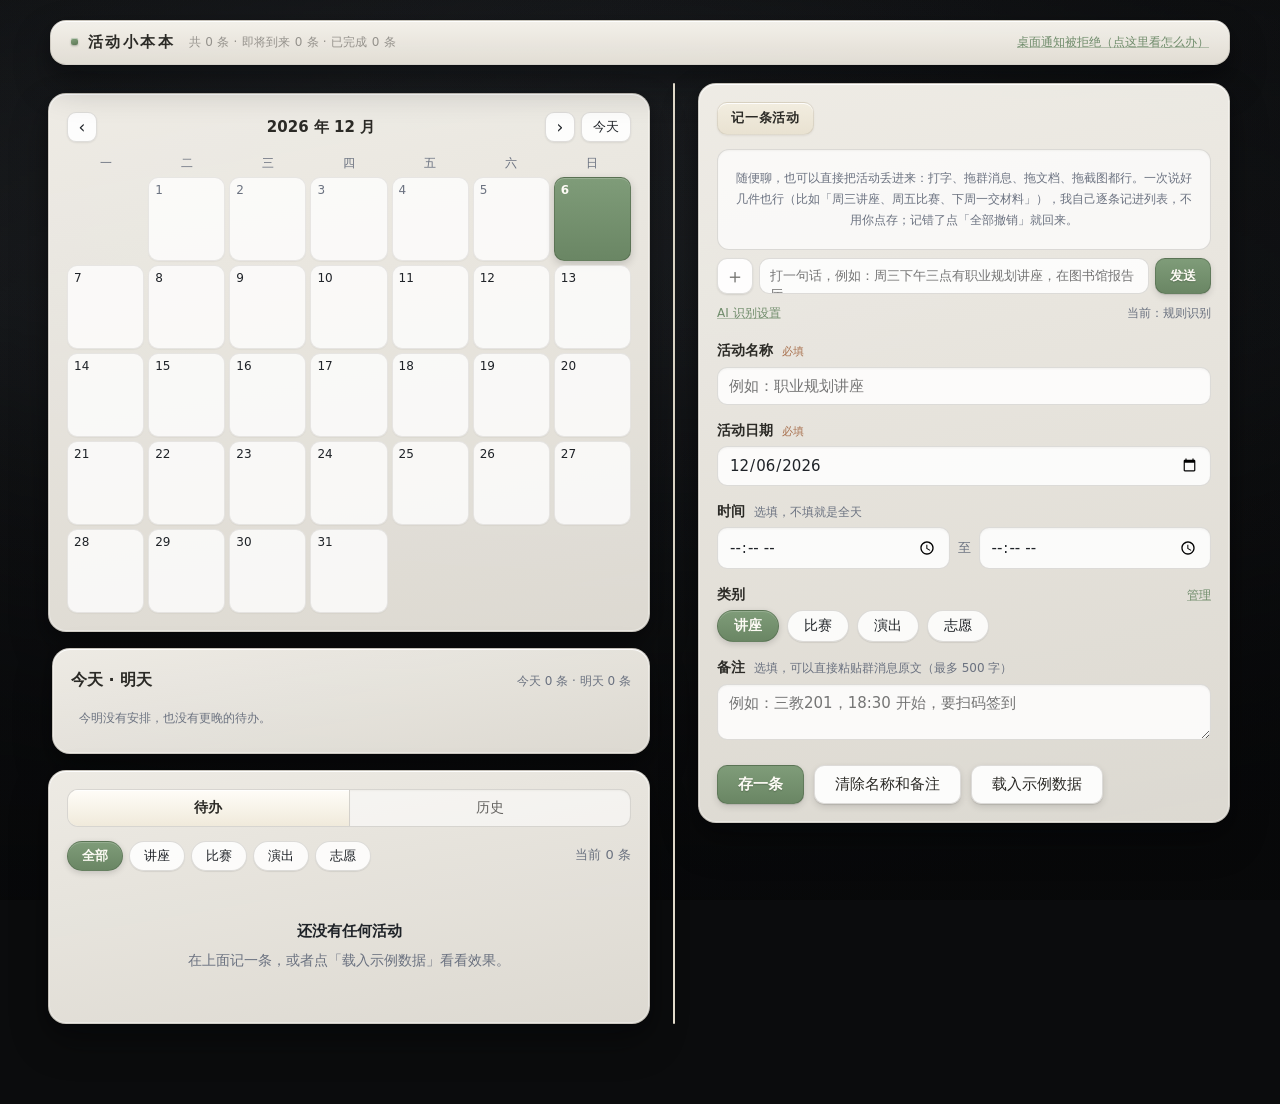
==== index.html @ 7534df54 "接入 Rhine Lab 交互桌面当背景：暖纸玻璃皮肤 + 待办/历史挪到日历下方 - desktop-bg/：直接引用已装好的壁纸资源（不复制模型），伪造 WE 宿主关掉开场/HUD/音乐，只留 3" ====
<!DOCTYPE html>
<html lang="zh-CN">
<head>
<meta charset="UTF-8">
<meta name="viewport" content="width=device-width, initial-scale=1.0">
<title>活动小本本</title>
<link rel="stylesheet" href="style.css">
<!-- 交互背景皮肤：底部 3D 桌面 + 暖纸玻璃面板（只覆盖视觉，不动结构） -->
<link rel="stylesheet" href="desktop-theme.css">
</head>
<body>

<!-- ===== 交互背景：Rhine Lab 档案阵列（只当背景，不抢操作） ===== -->
<div id="desk-bg" aria-hidden="true">
  <div class="desk-bg-parallax">
    <iframe id="desk-bg-frame" src="./desktop-bg/index.html?theme=dark" title="" tabindex="-1" loading="eager"></iframe>
  </div>
  <div class="desk-bg-light"></div>
  <div class="desk-bg-veil"></div>
</div>

<!-- ===== 顶栏：总数统计 ===== -->
<header class="topbar">
  <h1>活动小本本</h1>
  <p class="stats" id="stats">共 0 条 · 即将到来 0 条 · 已完成 0 条</p>
  <button type="button" class="link-btn" id="btn-notify" hidden>开启桌面提醒</button>
</header>

<!-- ===== 到点提醒条（默认隐藏） ===== -->
<div class="reminder-bar" id="reminder-bar" hidden>
  <span class="reminder-icon">⏰</span>
  <span id="reminder-text"></span>
  <button type="button" class="reminder-close" id="btn-reminder-close">知道了</button>
</div>

<main class="wrap" id="wrap">

  <!-- ===== 左栏：日历 ===== -->
  <div class="col">
    <section class="panel">
      <div class="cal-head">
        <button type="button" class="cal-nav" id="cal-prev" title="上个月">‹</button>
        <span class="cal-title" id="cal-title"></span>
        <button type="button" class="cal-nav" id="cal-next" title="下个月">›</button>
        <button type="button" class="cal-today-btn" id="cal-today">今天</button>
      </div>

      <div class="cal-week">
        <span>一</span><span>二</span><span>三</span>
        <span>四</span><span>五</span><span>六</span><span>日</span>
      </div>

      <div class="cal-grid" id="cal-grid"></div>
    </section>

    <!-- 今天 · 明天：把左栏日历下面的空白用起来 -->
    <section class="panel" id="today-panel">
      <div class="today-head">
        <h2>今天 · 明天</h2>
        <span class="today-counts" id="today-counts"></span>
      </div>
      <div id="today-list"></div>
    </section>

    <!-- 筛选 + 列表：放在日历下面，把左栏用满 -->
    <section class="panel" id="list-panel">
      <!-- 待办 / 历史 两个视图 -->
      <div class="list-tabs">
        <button type="button" class="list-tab active" id="tab-active">待办</button>
        <button type="button" class="list-tab" id="tab-history">历史</button>
      </div>

      <div class="list-head">
        <div class="filters" id="filters"></div>
        <p class="filter-count" id="filter-count"></p>
      </div>

      <!-- 在日历上点了某一天之后，这里会出现一个可关掉的标签 -->
      <div class="day-chip" id="day-chip" hidden>
        <span id="day-chip-text"></span>
        <button type="button" class="day-chip-x" id="btn-clear-day" title="取消，看全部">✕</button>
      </div>

      <div id="list"></div>
    </section>
  </div>

  <!-- 左右栏之间的分隔条：按住左右拖，就能把日历拉宽 -->
  <div class="splitter" id="splitter" role="separator" aria-orientation="vertical"
       aria-label="拖动调整左右栏宽度" tabindex="0" title="拖动调整宽度"></div>

  <!-- ===== 右栏：小本本 ===== -->
  <div class="col">

    <!-- 录入表单 -->
    <section class="panel" id="form-panel">
      <h2>记一条活动</h2>

      <!-- 编辑模式才出现（默认隐藏） -->
      <div class="edit-banner" id="edit-banner" hidden>
        <span>正在编辑「<strong id="editing-name"></strong>」</span>
        <button type="button" class="link-btn" id="btn-cancel-edit">取消编辑</button>
      </div>

      <!-- AI 对话：打一句话 / 拖群消息 / 拖文档 / 拖截图，AI 说出它理解到什么，你点「填入表单」再存 -->
      <div class="chat" id="chat">
        <div class="chat-log" id="chat-log" aria-live="polite"></div>

        <div class="chat-input">
          <button type="button" class="chat-attach" id="chat-attach" title="选文件" aria-label="选文件">＋</button>
          <textarea id="chat-text" rows="1"
            placeholder="打一句话，例如：周三下午三点有职业规划讲座，在图书馆报告厅"></textarea>
          <button type="button" class="btn-primary chat-send" id="chat-send">发送</button>
        </div>
        <!-- 不设 accept：任何文件都能选，读不出来会明确告诉你 -->
        <input type="file" id="chat-file" hidden>

        <!-- AI 设置：默认收起 -->
        <div class="ai-bar">
          <button type="button" class="link-btn" id="btn-ai-toggle">AI 识别设置</button>
          <span class="ai-state" id="ai-state">当前：规则识别</span>
        </div>

        <div class="ai-panel" id="ai-panel" hidden>
          <p class="ai-note">
            填一个 API Key，上面这个框就变成<b>真的能聊天的助手</b>：可以追问，可以改主意（「不是周三，是周四」），
            也可以问它别的事。说到一条活动，它<b>会自己记进列表</b>，不用你点存——记错了点「撤销」就回来。
            Key <b>只存在你这台电脑的浏览器里</b>，不会上传到任何地方。
            没填、断网、或接口调不通时，会自动退回本机规则识别——那只能认活动，聊不了天，其余功能不受影响。
          </p>

          <div class="field">
            <label for="ai-base">接口地址</label>
            <input id="ai-base" type="text" placeholder="https://api.deepseek.com/chat/completions">
          </div>

          <div class="field">
            <label for="ai-model">模型名</label>
            <input id="ai-model" type="text" placeholder="deepseek-flash">
          </div>

          <div class="field">
            <label for="ai-key">API Key</label>
            <input id="ai-key" type="password" placeholder="sk-..." autocomplete="off">
          </div>

          <div class="form-actions">
            <button type="button" class="btn-primary" id="btn-ai-save">保存</button>
            <button type="button" class="btn-ghost" id="btn-ai-clear">清除</button>
          </div>

          <p class="error" id="ai-msg"></p>
        </div>
      </div>

      <form id="event-form" novalidate>

        <div class="field">
          <label for="input-title">活动名称 <span class="req">必填</span></label>
          <input id="input-title" type="text" maxlength="50" placeholder="例如：职业规划讲座">
          <p class="error" id="error-title"></p>
        </div>

        <div class="field">
          <label for="input-date">活动日期 <span class="req">必填</span></label>
          <input id="input-date" type="date">
          <p class="error" id="error-date"></p>
        </div>

        <div class="field">
          <label>时间 <span class="hint">选填，不填就是全天</span></label>
          <div class="time-row">
            <input id="input-start" type="time" aria-label="开始时间">
            <span class="time-sep">至</span>
            <input id="input-end" type="time" aria-label="结束时间（选填）">
          </div>
          <p class="error" id="error-time"></p>
        </div>

        <div class="field">
          <div class="label-row">
            <label>类别</label>
            <button type="button" class="link-btn" id="btn-manage-tags">管理</button>
          </div>
          <div class="tag-picker" id="tag-picker"></div>
        </div>

        <div class="field">
          <label for="input-note">备注 <span class="hint">选填，可以直接粘贴群消息原文（最多 500 字）</span></label>
          <textarea id="input-note" maxlength="500" rows="2"
            placeholder="例如：三教201，18:30 开始，要扫码签到"></textarea>
        </div>

        <div class="form-actions">
          <button type="submit" class="btn-primary" id="btn-save">存一条</button>
          <button type="button" class="btn-ghost" id="btn-clear-fields">清除名称和备注</button>
          <button type="button" class="btn-ghost" id="btn-sample">载入示例数据</button>
        </div>
      </form>
    </section>

    <!-- 筛选 + 列表已经挪到左栏日历下面了 -->

  </div>

</main>

<!-- ===== 删除确认弹窗（默认隐藏，点删除才显示） ===== -->
<div class="overlay" id="overlay" hidden>
  <div class="dialog" role="dialog" aria-modal="true">
    <h3>确定删除这条活动？</h3>
    <p class="dialog-title" id="dialog-title"></p>
    <p class="dialog-note">删除后 5 秒内可以撤销。</p>
    <div class="dialog-actions">
      <button type="button" class="btn-ghost" id="btn-cancel">取消</button>
      <button type="button" class="btn-danger" id="btn-confirm">删除</button>
    </div>
  </div>
</div>

<!-- ===== 撤销提示条（默认隐藏，删除后才出现） ===== -->
<div class="undo-bar" id="undo-bar" hidden>
  <span id="undo-text"></span>
  <button type="button" id="btn-undo">撤销</button>
</div>

<!-- ===== 读取异常提示条（默认隐藏，只在数据读不出来时出现） ===== -->
<div class="warn-bar" id="warn-bar" hidden></div>

<!-- ===== 管理类别弹窗（默认隐藏，点「管理」才显示） ===== -->
<div class="overlay" id="tags-overlay" hidden>
  <div class="dialog" role="dialog" aria-modal="true">
    <h3>管理类别</h3>
    <p class="dialog-note">删掉一个类别时，正在用它的活动会变成「未分类」，不会丢。</p>

    <div class="tag-manage-list" id="tag-manage-list"></div>

    <div class="tag-add-row">
      <input id="input-new-tag" type="text" maxlength="6" placeholder="新类别名称（最多 6 个字）">
      <button type="button" class="btn-ghost" id="btn-add-tag">添加</button>
    </div>
    <p class="error" id="tag-error"></p>

    <div class="dialog-actions">
      <button type="button" class="btn-primary" id="btn-tags-done">完成</button>
    </div>
  </div>
</div>

<script src="script.js"></script>
<script src="desktop-bg.js"></script>
</body>
</html>
---- style.css ----
/* =========================================================
   活动小本本 · 样式
   分三段：① 全局变量与基础  ② 顶栏与面板  ③ 列表、弹窗、提示条
   ========================================================= */

/* ---------- ① 全局变量与基础 ---------- */
:root {
  --bg:          #f5f6f8;   /* 页面底色 */
  --card:        #ffffff;   /* 卡片底色 */
  --text:        #1f2328;   /* 主要文字 */
  --muted:       #6b7280;   /* 次要文字 */
  --line:        #e4e6ea;   /* 分隔线 */
  --accent:      #2f6feb;   /* 主色：蓝 */
  --accent-soft: #eaf1fe;   /* 主色浅底 */
  --danger:      #c62828;   /* 危险色：红 */
  --warn:        #8a6100;   /* 警示色：黄褐 */
  --warn-soft:   #fdf6e3;
  --radius:      10px;
}

* { box-sizing: border-box; }

body {
  margin: 0;
  background: var(--bg);
  color: var(--text);
  font-family: "Microsoft YaHei", "PingFang SC", "Hiragino Sans GB",
               system-ui, -apple-system, sans-serif;
  font-size: 15px;
  line-height: 1.6;
}

/* ---------- ② 顶栏与面板 ---------- */
.topbar {
  background: var(--card);
  border-bottom: 1px solid var(--line);
  padding: 18px 20px;
  text-align: center;
}

.topbar h1 {
  margin: 0;
  font-size: 20px;
  letter-spacing: 1px;
}

.stats {
  margin: 4px 0 0;
  font-size: 13px;
  color: var(--muted);
}

/* 左右分栏：左边日历，右边小本本。
   比例用 minmax 做弹性——窗口变窄时两边一起收，但都不会挤到不能用。
   想调左右比例，改下面那两个数字就行（当前约 4:6）。 */
.wrap {
  display: grid;
  /* 三栏：左栏 / 12px 分隔条 / 右栏。
     左栏默认 minmax(320px, 4fr)；拖动后会被 JS 换成具体像素值（--cal-w）。 */
  grid-template-columns: var(--cal-w, minmax(320px, 4fr)) 12px minmax(400px, 6fr);
  gap: 16px;
  max-width: 1200px;
  margin: 0 auto;
  padding: 16px 16px 96px;   /* 底部留白，避免被撤销条挡住 */
  align-items: start;
}

.col { min-width: 0; }                 /* 防止内容把栅格撑破 */

.col > .panel:last-child { margin-bottom: 0; }

/* --- 左右栏之间那条能拖的分隔条 --- */
.splitter {
  position: relative;
  align-self: stretch;
  min-height: 360px;
  cursor: col-resize;
  touch-action: none;      /* 手机上拖动时别让页面跟着滚 */
  background: transparent;
  border-radius: 6px;
}

/* 中间那条细线，平时很淡，鼠标放上去/拖动时变粗变蓝 */
.splitter::before {
  content: '';
  position: absolute;
  top: 0;
  bottom: 0;
  left: 50%;
  width: 2px;
  transform: translateX(-50%);
  background: var(--line);
  border-radius: 2px;
  transition: width 0.15s ease, background-color 0.15s ease;
}

.splitter:hover::before,
.splitter:focus-visible::before,
.splitter.dragging::before {
  width: calc(4px + var(--stretch, 0) * 4px);
  background: var(--accent);
}

/* 拖动时中间那颗「水珠」：速度越快被拉得越长越扁，松手弹回圆点 */
.splitter::after {
  content: '';
  position: absolute;
  top: 50%;
  left: 50%;
  width: 10px;
  height: 40px;
  border-radius: 999px;
  background: var(--accent);
  opacity: 0;
  pointer-events: none;
  transform: translate(-50%, -50%) scaleY(calc(1 + var(--stretch, 0)))
             scaleX(calc(1 - var(--stretch, 0) * 0.3));
  /* 松手后这 0.36s 就是它弹回去的那一下 */
  transition: transform 0.36s var(--spring), opacity 0.2s ease;
}

.splitter.dragging::after {
  opacity: 1;
  /* 拖动中由 JS 每帧直接写值，别让 transition 拖后腿 */
  transition: opacity 0.12s ease;
}

.splitter:focus-visible { outline: none; }

/* 拖动过程中：光标变成左右箭头，并且整页禁止选中文字 */
body.dragging-col {
  cursor: col-resize;
  user-select: none;
}

.panel {
  background: var(--card);
  border: 1px solid var(--line);
  border-radius: var(--radius);
  padding: 18px;
  margin-bottom: 16px;
}

.panel h2 {
  margin: 0 0 14px;
  font-size: 16px;
  font-weight: 600;
}

/* --- 表单 --- */
.field { margin-bottom: 14px; }

.field label {
  display: block;
  margin-bottom: 5px;
  font-size: 14px;
  font-weight: 600;
}

.req {
  margin-left: 4px;
  font-size: 11px;
  font-weight: 400;
  color: var(--danger);
}

.hint {
  margin-left: 4px;
  font-size: 12px;
  font-weight: 400;
  color: var(--muted);
}

.field input[type="text"],
.field input[type="date"],
.field input[type="time"],
.field textarea {
  width: 100%;
  padding: 9px 11px;
  font-family: inherit;
  font-size: 15px;
  color: var(--text);
  background: #fff;
  border: 1px solid var(--line);
  border-radius: 8px;
  outline: none;
}

.field input:focus,
.field textarea:focus {
  border-color: var(--accent);
  box-shadow: 0 0 0 3px var(--accent-soft);
}

.field textarea { resize: vertical; }

/* 输入出错时，输入框加红边 */
.field input.invalid {
  border-color: var(--danger);
  box-shadow: 0 0 0 3px #fdecea;
}

.error {
  margin: 4px 0 0;
  font-size: 13px;
  color: var(--danger);
  min-height: 0;
}

/* --- 时间输入（开始 至 结束） --- */
.time-row {
  display: flex;
  align-items: center;
  gap: 8px;
}

.time-row input[type="time"] { flex: 1; min-width: 0; }

.time-sep {
  flex-shrink: 0;
  font-size: 13px;
  color: var(--muted);
}

/* 卡片上的时间，数字等宽，一眼能对齐比较 */
.card-time {
  font-variant-numeric: tabular-nums;
  font-weight: 600;
  color: var(--accent);
}

/* --- 到点提醒条（固定在顶部，压在所有内容上面，就是要你看到） --- */
.reminder-bar {
  position: fixed;
  top: 0;
  left: 0;
  right: 0;
  z-index: 40;
  display: flex;
  align-items: center;
  gap: 10px;
  padding: 11px 16px;
  color: #fff;
  background: var(--danger);
  font-size: 14px;
  box-shadow: 0 4px 16px rgba(0, 0, 0, 0.24);
  animation: reminder-in 0.3s ease;
}

.reminder-bar[hidden] { display: none; }

.reminder-icon { font-size: 17px; }

#reminder-text { flex: 1; word-break: break-word; }

.reminder-close {
  flex-shrink: 0;
  padding: 4px 12px;
  font-size: 13px;
  color: #fff;
  background: transparent;
  border: 1px solid rgba(255, 255, 255, 0.7);
  border-radius: 999px;
  cursor: pointer;
}

.reminder-close:hover { background: rgba(255, 255, 255, 0.18); }

@keyframes reminder-in {
  from { transform: translateY(-100%); }
  to   { transform: translateY(0); }
}

@keyframes undo-in {
  0%   { opacity: 0; transform: translate(-50%, 130%); }
  100% { opacity: 1; transform: translate(-50%, 0); }
}

/* 标签切换：选中时轻轻弹一下，告诉手指"点到了" */
.list-tab.active {
  animation: tab-pop 0.3s var(--spring);
}

@keyframes tab-pop {
  0%   { transform: scale(0.97); }
  55%  { transform: scale(1.02); }
  100% { transform: scale(1); }
}

/* --- 类别选择按钮 --- */
.tag-picker {
  display: flex;
  flex-wrap: wrap;
  gap: 8px;
}

.tag-btn {
  padding: 6px 16px;
  font-family: inherit;
  font-size: 14px;
  color: var(--text);
  background: #fff;
  border: 1px solid var(--line);
  border-radius: 999px;
  cursor: pointer;
}

.tag-btn:hover { border-color: var(--accent); }

.tag-btn.active {
  color: var(--accent);
  background: var(--accent-soft);
  border-color: var(--accent);
  font-weight: 600;
}

/* 「类别」标签和「管理」按钮并排（不能把按钮塞进 label 里，
   否则点标签文字也会触发按钮） */
.label-row {
  display: flex;
  align-items: baseline;
  justify-content: space-between;
  gap: 8px;
}

/* 「管理」小按钮：长得像链接，不抢主按钮的注意力 */
.link-btn {
  padding: 0;
  font-size: 12px;
  font-weight: 400;
  color: var(--accent);
  background: transparent;
  border: none;
  cursor: pointer;
  text-decoration: underline;
}

.link-btn:hover { color: #2560d0; }

/* --- 管理类别弹窗 --- */
.tag-manage-list {
  max-height: 220px;
  overflow-y: auto;
  margin-bottom: 12px;
  border: 1px solid var(--line);
  border-radius: 8px;
}

.tag-manage-row {
  display: flex;
  align-items: center;
  justify-content: space-between;
  gap: 10px;
  padding: 9px 12px;
  border-bottom: 1px solid var(--line);
}

.tag-manage-row:last-child { border-bottom: none; }

.tag-manage-name { font-size: 14px; }

.tag-manage-count {
  margin-left: 8px;
  font-size: 12px;
  color: var(--muted);
}

.tag-manage-del {
  padding: 3px 10px;
  font-size: 13px;
  color: var(--muted);
  background: transparent;
  border: 1px solid var(--line);
  border-radius: 6px;
  cursor: pointer;
}

.tag-manage-del:hover {
  color: var(--danger);
  border-color: var(--danger);
}

.tag-add-row {
  display: flex;
  gap: 8px;
}

.tag-add-row input {
  flex: 1;
  padding: 8px 11px;
  font-family: inherit;
  font-size: 14px;
  color: var(--text);
  border: 1px solid var(--line);
  border-radius: 8px;
  outline: none;
}

.tag-add-row input:focus {
  border-color: var(--accent);
  box-shadow: 0 0 0 3px var(--accent-soft);
}

/* --- 表单按钮 --- */
.form-actions {
  display: flex;
  flex-wrap: wrap;
  gap: 10px;
  margin-top: 18px;
}

button { font-family: inherit; }

.btn-primary,
.btn-ghost,
.btn-danger {
  padding: 9px 20px;
  font-size: 15px;
  border-radius: 8px;
  cursor: pointer;
  border: 1px solid transparent;
}

.btn-primary {
  color: #fff;
  background: var(--accent);
  font-weight: 600;
}

.btn-primary:hover { background: #2560d0; }

/* 保存成功后按钮短暂变绿 */
.btn-primary.saved {
  background: #1a7f37;
  border-color: #1a7f37;
}

.btn-ghost {
  color: var(--text);
  background: #fff;
  border-color: var(--line);
}

.btn-ghost:hover { border-color: var(--muted); }

.btn-danger {
  color: #fff;
  background: var(--danger);
  font-weight: 600;
}

.btn-danger:hover { background: #a81f1f; }

/* --- 立体按钮：一层硬阴影托住，按下去真的会陷进去 ---
   和着陆页用同一套视觉语言（硬边、实心投影、不用模糊）。
   注意：阴影是「实心」不是「模糊」—— 模糊阴影看起来像浮起来，
   实心偏移阴影才有「一块可以按的实体」的感觉。 */
.btn-primary,
.btn-ghost,
.btn-danger {
  box-shadow: 0 3px 0 rgba(10, 10, 10, 0.3);
  transition: transform 0.08s ease, box-shadow 0.08s ease,
              background-color 0.18s ease;
}

.btn-primary:hover,
.btn-ghost:hover,
.btn-danger:hover {
  transform: translateY(1px);
  box-shadow: 0 2px 0 rgba(10, 10, 10, 0.3);
}

.btn-primary:active,
.btn-ghost:active,
.btn-danger:active {
  transform: translateY(3px);
  box-shadow: 0 0 0 rgba(10, 10, 10, 0.3);   /* 按到底，阴影没了 = 贴平了 */
}

/* 键盘用户按 Tab 聚焦时也要看得见 */
.btn-primary:focus-visible,
.btn-ghost:focus-visible,
.btn-danger:focus-visible {
  outline: 3px solid var(--accent);
  outline-offset: 2px;
}

/* 小控件也给一点点立体感，但比主按钮轻 */
.cal-nav,
.cal-today-btn,
.status-btn,
.card-edit,
.card-del {
  box-shadow: 0 2px 0 rgba(10, 10, 10, 0.16);
  transition: transform 0.08s ease, box-shadow 0.08s ease,
              color 0.18s ease, border-color 0.18s ease;
}

.cal-nav:active,
.cal-today-btn:active,
.status-btn:active,
.card-edit:active,
.card-del:active {
  transform: translateY(2px);
  box-shadow: 0 0 0 rgba(10, 10, 10, 0.16);
}

/* ---------- ③ 列表、弹窗、提示条 ---------- */
/* --- 待办 / 历史 两个标签 --- */
.list-tabs {
  display: flex;
  margin-bottom: 14px;
  border: 2px solid var(--ink);
  border-radius: 3px;
  overflow: hidden;
}

.list-tab {
  flex: 1;
  padding: 9px 10px;
  font-family: inherit;
  font-size: 14px;
  font-weight: 600;
  color: var(--ink);
  background: #fff;
  border: none;
  cursor: pointer;
  transition: background-color 0.18s ease, color 0.18s ease;
}

.list-tab + .list-tab { border-left: 2px solid var(--ink); }

.list-tab:hover { background: #f3f3f3; }

.list-tab.active {
  color: #fff;
  background: var(--blue);
}

.list-head {
  display: flex;
  flex-wrap: wrap;
  align-items: center;
  justify-content: space-between;
  gap: 10px;
  margin-bottom: 14px;
}

.filters {
  display: flex;
  flex-wrap: wrap;
  gap: 6px;
}

.filter {
  padding: 5px 14px;
  font-size: 13px;
  color: var(--text);
  background: #fff;
  border: 1px solid var(--line);
  border-radius: 999px;
  cursor: pointer;
}

.filter:hover { border-color: var(--accent); }

.filter.active {
  color: #fff;
  background: var(--accent);
  border-color: var(--accent);
  font-weight: 600;
}

.filter-count {
  margin: 0;
  font-size: 13px;
  color: var(--muted);
}

/* --- 「只看某天」的标签（在日历上点了某天之后才出现） --- */
.day-chip {
  display: inline-flex;
  align-items: center;
  gap: 8px;
  margin-bottom: 10px;
  padding: 5px 6px 5px 12px;
  font-size: 13px;
  color: #fff;
  background: var(--accent);
  border-radius: 999px;
}

.day-chip[hidden] { display: none; }

.day-chip-x {
  width: 20px;
  height: 20px;
  padding: 0;
  font-size: 12px;
  line-height: 1;
  color: var(--accent);
  background: #fff;
  border: none;
  border-radius: 50%;
  cursor: pointer;
}

.day-chip-x:hover { background: var(--accent-soft); }

/* --- 分组标题 --- */
.group-title {
  margin: 18px 0 8px;
  font-size: 13px;
  font-weight: 600;
  color: var(--muted);
  letter-spacing: 0.5px;
}

.group-title:first-child { margin-top: 0; }

/* --- 活动卡片 --- */
.card {
  position: relative;
  display: flex;
  gap: 12px;
  align-items: flex-start;
  padding: 12px 14px;
  margin-bottom: 8px;
  background: #fff;
  border: 1px solid var(--line);
  border-left: 3px solid var(--accent);
  border-radius: 8px;
}

/* 刚保存的那条，短暂高亮 */
.card.flash {
  background: var(--accent-soft);
  border-color: var(--accent);
  /* 弹簧式「弹一下」：先压小、冲过头、再回位 —— 不是匀速淡入 */
  animation: card-pop 0.42s var(--spring);
}

@keyframes card-pop {
  0%   { transform: scale(0.972); }
  55%  { transform: scale(1.012); }
  100% { transform: scale(1); }
}

/* 已过期的卡片：整体变灰 */
.card.past {
  border-left-color: var(--line);
  opacity: 0.62;
}

.card-main { flex: 1; min-width: 0; }

.card-title {
  margin: 0 0 4px;
  font-size: 15px;
  font-weight: 600;
  word-break: break-word;
}

.card-meta {
  display: flex;
  flex-wrap: wrap;
  gap: 10px;
  font-size: 13px;
  color: var(--muted);
}

.card-day { font-weight: 600; }
.card-day.soon { color: var(--danger); }

.card-note {
  margin: 6px 0 0;
  font-size: 13px;
  color: var(--muted);
  white-space: pre-wrap;
  word-break: break-word;
}

.card-del {
  flex-shrink: 0;
  padding: 4px 10px;
  font-size: 13px;
  color: var(--muted);
  background: transparent;
  border: 1px solid transparent;
  border-radius: 6px;
  cursor: pointer;
}

.card-del:hover {
  color: var(--danger);
  border-color: var(--danger);
}

/* --- AI 对话区 --- */
.chat { margin-bottom: 16px; }

.chat-log {
  display: flex;
  flex-direction: column;
  gap: 8px;
  min-height: 84px;
  max-height: 260px;
  padding: 10px;
  overflow-y: auto;
  background: #fff;
  border: 2px solid #111;
  border-radius: 10px;
  /* 拖文件悬停时靠这个外发光提示，不用额外加元素 */
  transition: box-shadow 0.18s ease, background-color 0.18s ease;
}

/* 拖着东西悬在对话区上方 */
.chat-log.over {
  background: #fffbe0;
  box-shadow: inset 0 0 0 3px var(--accent);
}

.chat-empty {
  margin: auto;
  padding: 8px 4px;
  font-size: 12px;
  line-height: 1.75;
  color: var(--muted);
  text-align: center;
}

.chat-msg { display: flex; }
.chat-msg.from-user { justify-content: flex-end; }
.chat-msg.from-ai { justify-content: flex-start; }

.chat-bubble {
  max-width: 88%;
  padding: 8px 11px;
  font-size: 13px;
  line-height: 1.65;
  border: 2px solid var(--ink, #111);
  border-radius: 10px;
  word-break: break-word;
}

/* 只有最新那条弹一下 —— 整个对话每次重画，全部弹会像在原地抽搐 */
.chat-msg.chat-new .chat-bubble { animation: chat-pop 0.24s var(--spring) both; }

@keyframes chat-pop {
  from { opacity: 0; transform: translateY(6px) scale(0.97); }
  to   { opacity: 1; transform: none; }
}

.from-user .chat-bubble { background: var(--acid, #d8ff00); border-bottom-right-radius: 2px; }
.from-ai .chat-bubble { background: #fff; border-bottom-left-radius: 2px; }

/* 「正在理解…」时呼吸，让人知道还在跑（放在 chat-new 后面，抢过它） */
.chat-msg .chat-bubble.pending { animation: chat-breathe 1.1s ease-in-out infinite; }

@keyframes chat-breathe {
  0%, 100% { opacity: 1; }
  50%      { opacity: 0.45; }
}

.chat-bubble .chat-text { margin: 0; white-space: pre-wrap; }

.chat-img {
  display: block;
  max-width: 180px;
  max-height: 140px;
  margin-bottom: 6px;
  border: 2px solid #111;
  border-radius: 6px;
  object-fit: cover;
}

/* 结构化结果：等宽 + 左边一道蓝条，一眼看出是「机器理解的」 */
.chat-parsed {
  margin-top: 6px;
  padding: 7px 9px;
  font-family: ui-monospace, Consolas, monospace;
  font-size: 12px;
  line-height: 1.7;
  white-space: pre-wrap;
  background: #f2f2f5;
  border-left: 3px solid var(--blue, #2b2bff);
  border-radius: 4px;
}

.chat-fill {
  margin-top: 8px;
  padding: 5px 12px;
  font-size: 12px;
}

/* 自动写进列表之后那一行确认 —— 绿色，跟错误提示分开 */
.chat-saved {
  margin: 6px 0 0;
  font-size: 12px;
  line-height: 1.5;
  color: #1a7f37;
  font-weight: 600;
}

.chat-undo {
  margin-top: 6px;
  padding: 4px 10px;
  font-size: 12px;
}

.chat-input {
  display: flex;
  align-items: flex-end;
  gap: 6px;
  margin-top: 8px;
}

.chat-attach {
  flex: 0 0 auto;
  width: 36px;
  height: 36px;
  font-size: 20px;
  line-height: 1;
  color: var(--text);
  background: #fff;
  border: 2px solid var(--ink, #111);
  border-radius: 8px;
  box-shadow: 3px 3px 0 var(--ink, #111);
  cursor: pointer;
  transition: transform 0.14s ease, background-color 0.14s ease, box-shadow 0.14s ease;
}

.chat-attach:hover { background: var(--accent-soft); }
.chat-attach:active { transform: translate(3px, 3px); box-shadow: 0 0 0 var(--ink, #111); }

#chat-text {
  flex: 1 1 auto;
  min-height: 36px;
  max-height: 96px;
  padding: 7px 10px;
  font-family: inherit;
  font-size: 13px;
  line-height: 1.5;
  color: var(--text);
  background: #fff;
  border: 2px solid var(--ink, #111);
  border-radius: 8px;
  resize: none;
  overflow-y: auto;
}

#chat-text:focus {
  outline: none;
  border-color: var(--blue, #2b2bff);
  box-shadow: 3px 3px 0 var(--blue, #2b2bff);
  background: #fbffe0;
}

.chat-send {
  flex: 0 0 auto;
  height: 36px;
  padding: 0 14px;
  font-size: 13px;
}

/* --- AI 识别设置 --- */
.ai-bar {
  display: flex;
  align-items: baseline;
  justify-content: space-between;
  gap: 10px;
  margin-top: 10px;
  font-size: 12px;
}

.ai-state { color: var(--muted); }

.ai-state.on {
  color: #1a7f37;
  font-weight: 600;
}

.ai-panel {
  margin-top: 10px;
  padding: 12px;
  background: #fbfbfd;
  border: 1px solid var(--line);
  border-radius: 10px;
}

.ai-panel[hidden] { display: none; }

.ai-note {
  margin: 0 0 12px;
  font-size: 12px;
  line-height: 1.7;
  color: var(--muted);
}

.ai-note b { color: var(--text); }

/* 成功提示用绿色，别和红色错误提示混在一起 */
.error.ok { color: #1a7f37; }

/* --- 编辑模式 --- */
.edit-banner {
  display: flex;
  align-items: center;
  justify-content: space-between;
  gap: 10px;
  margin-bottom: 14px;
  padding: 9px 12px;
  font-size: 13px;
  color: var(--accent);
  background: var(--accent-soft);
  border: 1px solid #c3d8fb;
  border-radius: 8px;
  word-break: break-word;
}

.edit-banner[hidden] { display: none; }

/* 正在编辑时整个录入面板换个边框，一眼看得出这不是普通的新增 */
.panel.editing {
  border-color: var(--accent);
  box-shadow: 0 0 0 3px var(--accent-soft);
}

/* --- 卡片右下角的「编辑 / 删除」两个小按钮 --- */
.card-btns {
  display: flex;
  gap: 2px;
}

.card-edit {
  flex-shrink: 0;
  padding: 4px 10px;
  font-size: 13px;
  color: var(--muted);
  background: transparent;
  border: 1px solid transparent;
  border-radius: 6px;
  cursor: pointer;
}

.card-edit:hover {
  color: var(--accent);
  border-color: var(--accent);
}

/* --- 卡片右侧按钮列：状态 + 删除 --- */
.card-actions {
  display: flex;
  flex-direction: column;
  align-items: flex-end;
  gap: 6px;
  flex-shrink: 0;
}

/* 状态按钮：点一下换下一个状态，颜色跟着变 */
.status-btn {
  padding: 3px 10px;
  font-size: 12px;
  line-height: 1.5;
  white-space: nowrap;
  color: var(--muted);
  background: #fff;
  border: 1px solid var(--line);
  border-radius: 999px;
  cursor: pointer;
}

.status-btn:hover { border-color: var(--accent); }

.status-btn.status-doing {
  color: #8a6100;
  background: #fdf6e3;
  border-color: #ead9a8;
}

.status-btn.status-done {
  color: #1a7f37;
  background: #eaf7ee;
  border-color: #b7dfc4;
}

/* 已完成的活动：标题划线、整体变淡 */
.card.done { border-left-color: #b7dfc4; }

.card.done .card-title {
  color: var(--muted);
  text-decoration: line-through;
}

.card.done .card-note {
  text-decoration: line-through;
  opacity: 0.75;
}

.card.done .card-meta { opacity: 0.8; }

/* --- 日历里跟状态有关的样式 --- */

/* 那天全做完了：灰底绿字的勾 */
.cal-dot.alldone {
  color: #1a7f37;
  background: #eaf7ee;
  box-shadow: inset 0 0 0 1px #b7dfc4;
}

.cal-cell.selected .cal-dot.alldone {
  color: #1a7f37;
  background: #fff;
}

/* --- 日历拉宽之后：格子变宽扁卡片，里面直接列出当天任务 --- */
.cal-grid.expanded .cal-cell {
  aspect-ratio: auto;
  min-height: 84px;
  align-items: stretch;
  justify-content: flex-start;
  gap: 2px;
  padding: 4px 5px;
}

.cal-grid.expanded .cal-num {
  font-size: 12px;
  text-align: left;
}

.cal-grid.expanded .cal-dot {
  align-self: flex-start;
  margin-bottom: 1px;
}

.cal-pill {
  display: block;
  max-width: 100%;
  padding: 1px 4px;
  font-size: 10.5px;
  line-height: 1.5;
  text-align: left;
  white-space: nowrap;
  overflow: hidden;
  text-overflow: ellipsis;
  color: var(--accent);
  background: var(--accent-soft);
  border-radius: 4px;
}

.cal-pill.status-doing { color: #8a6100; background: #fdf6e3; }

.cal-pill.status-done {
  color: #1a7f37;
  background: #eaf7ee;
  text-decoration: line-through;
}

/* 选中那格是蓝底，药丸反色才看得清 */
.cal-cell.selected .cal-pill {
  color: var(--accent);
  background: #fff;
}

.cal-cell.selected .cal-pill.status-done {
  color: #1a7f37;
  background: #eaf7ee;
}

.cal-more {
  font-size: 10px;
  line-height: 1.4;
  text-align: left;
  color: var(--muted);
}

.cal-cell.selected .cal-more { color: rgba(255, 255, 255, 0.88); }

/* --- 「今天 · 明天」面板（左栏日历下面，把空白用起来） --- */
.today-head {
  display: flex;
  align-items: baseline;
  justify-content: space-between;
  gap: 8px;
  margin-bottom: 10px;
}

.today-head h2 {
  margin: 0;
  font-size: 16px;
  font-weight: 600;
}

.today-counts {
  font-size: 12px;
  color: var(--muted);
  white-space: nowrap;
}

.today-row {
  display: flex;
  align-items: center;
  gap: 8px;
  padding: 7px 8px;
  margin-bottom: 4px;
  border-radius: 7px;
  cursor: pointer;
  transition: background-color 0.15s ease;
}

.today-row:hover { background: var(--accent-soft); }
.today-row:last-child { margin-bottom: 0; }

/* 今 / 明 的小徽章 */
.today-badge {
  flex-shrink: 0;
  width: 20px;
  height: 20px;
  font-size: 11px;
  line-height: 20px;
  text-align: center;
  color: #fff;
  background: var(--accent);
  border-radius: 5px;
}

.today-row.status-doing .today-badge { background: #c98a10; }
.today-row.status-done  .today-badge { background: #b7dfc4; }

/* 状态小圆点 */
.today-dot {
  flex-shrink: 0;
  width: 6px;
  height: 6px;
  background: var(--accent);
  border-radius: 50%;
}

.today-row.status-doing .today-dot { background: #d99a1a; }
.today-row.status-done  .today-dot { background: #b7dfc4; }

.today-title {
  flex: 1;
  min-width: 0;
  overflow: hidden;
  text-overflow: ellipsis;
  white-space: nowrap;
  font-size: 13px;
}

.today-row.status-done .today-title {
  color: var(--muted);
  text-decoration: line-through;
}

.today-time {
  flex-shrink: 0;
  font-size: 12px;
  color: var(--muted);
  font-variant-numeric: tabular-nums;
}

/* 面板里的状态按钮比卡片上的更小一号 */
.today-status {
  flex-shrink: 0;
  padding: 2px 8px;
  font-size: 11px;
  white-space: nowrap;
  color: var(--muted);
  background: #fff;
  border: 1px solid var(--line);
  border-radius: 999px;
  cursor: pointer;
}

.today-status:hover { border-color: var(--accent); }

.today-row.status-doing .today-status {
  color: #8a6100;
  background: #fdf6e3;
  border-color: #ead9a8;
}

.today-row.status-done .today-status {
  color: #1a7f37;
  background: #eaf7ee;
  border-color: #b7dfc4;
}

.today-empty,
.today-more {
  margin: 0;
  padding: 6px 8px;
  font-size: 12px;
  line-height: 1.65;
  color: var(--muted);
}

.today-more { text-align: right; }

/* --- 空状态 --- */
.empty {
  padding: 34px 16px;
  text-align: center;
  color: var(--muted);
  font-size: 14px;
}

.empty strong {
  display: block;
  margin-bottom: 6px;
  font-size: 15px;
  color: var(--text);
}

.empty-tip { margin: 0 0 14px; }

/* 空状态 A 没有按钮，最后一行提示就不要留多余的下边距 */
.empty-tip:last-child { margin-bottom: 0; }

/* --- 日历 --- */
.cal-head {
  display: flex;
  align-items: center;
  gap: 6px;
  margin-bottom: 12px;
}

.cal-title {
  flex: 1;
  font-size: 15px;
  font-weight: 600;
  text-align: center;
}

.cal-nav {
  width: 30px;
  height: 30px;
  padding: 0;
  font-size: 17px;
  line-height: 1;
  color: var(--text);
  background: #fff;
  border: 1px solid var(--line);
  border-radius: 6px;
  cursor: pointer;
}

.cal-nav:hover {
  color: var(--accent);
  border-color: var(--accent);
}

.cal-today-btn {
  padding: 5px 11px;
  font-size: 13px;
  color: var(--text);
  background: #fff;
  border: 1px solid var(--line);
  border-radius: 6px;
  cursor: pointer;
}

.cal-today-btn:hover {
  color: var(--accent);
  border-color: var(--accent);
}

.cal-week {
  display: grid;
  grid-template-columns: repeat(7, 1fr);
  gap: 4px;
  margin-bottom: 4px;
  font-size: 12px;
  color: var(--muted);
  text-align: center;
}

.cal-grid {
  display: grid;
  grid-template-columns: repeat(7, 1fr);
  gap: 4px;
}

.cal-cell {
  position: relative;
  display: flex;
  flex-direction: column;
  align-items: center;
  justify-content: center;
  gap: 2px;
  aspect-ratio: 1 / 1;
  padding: 0;
  font-family: inherit;
  font-size: 13px;
  color: var(--text);
  background: #fff;
  border: 1px solid transparent;
  border-radius: 8px;
  cursor: pointer;
}

.cal-cell.blank {
  background: transparent;
  cursor: default;
}

.cal-cell:hover:not(.blank):not(.selected) { background: var(--accent-soft); }

.cal-cell.past .cal-num { color: var(--muted); }

.cal-cell.today {
  font-weight: 700;
  border-color: var(--accent);
}

.cal-cell.today .cal-num { color: var(--accent); }

.cal-cell.selected {
  background: var(--accent);
  border-color: var(--accent);
}

.cal-cell.selected .cal-num { color: #fff; }
.cal-cell.selected .cal-dot { color: var(--accent); background: #fff; }

/* 有活动的那天，数字下面挂一个小圆点，点里写着条数 */
.cal-dot {
  min-width: 15px;
  height: 15px;
  padding: 0 3px;
  font-size: 10px;
  line-height: 15px;
  color: #fff;
  background: var(--accent);
  border-radius: 999px;
}

/* --- 删除确认弹窗 --- */
.overlay {
  position: fixed;
  inset: 0;
  display: flex;
  align-items: center;
  justify-content: center;
  padding: 20px;
  background: rgba(31, 35, 40, 0.45);
  z-index: 20;
}

.overlay[hidden] { display: none; }

.dialog {
  width: 100%;
  max-width: 380px;
  padding: 20px;
  background: #fff;
  border-radius: var(--radius);
  box-shadow: 0 12px 40px rgba(0, 0, 0, 0.22);
}

.dialog h3 {
  margin: 0 0 10px;
  font-size: 16px;
}

.dialog-title {
  margin: 0 0 6px;
  padding: 10px 12px;
  font-weight: 600;
  background: var(--bg);
  border-radius: 6px;
  word-break: break-word;
}

.dialog-note {
  margin: 0 0 16px;
  font-size: 13px;
  color: var(--muted);
}

.dialog-actions {
  display: flex;
  justify-content: flex-end;
  gap: 10px;
}

/* --- 撤销提示条（固定在底部） --- */
.undo-bar {
  position: fixed;
  left: 50%;
  bottom: 24px;
  transform: translateX(-50%);
  /* 从下面弹上来，带一次过冲 */
  animation: undo-in 0.38s var(--spring);
  display: flex;
  align-items: center;
  gap: 14px;
  max-width: calc(100% - 32px);
  padding: 11px 16px;
  color: #fff;
  background: #24292f;
  border-radius: 999px;
  box-shadow: 0 6px 20px rgba(0, 0, 0, 0.25);
  font-size: 14px;
  z-index: 30;
}

.undo-bar[hidden] { display: none; }

.undo-bar button {
  padding: 3px 12px;
  font-size: 14px;
  font-weight: 600;
  color: #7cb0ff;
  background: transparent;
  border: 1px solid #7cb0ff;
  border-radius: 999px;
  cursor: pointer;
}

.undo-bar button:hover {
  color: #24292f;
  background: #7cb0ff;
}

/* --- 读取异常提示条 --- */
.warn-bar {
  margin-bottom: 16px;
  padding: 11px 14px;
  font-size: 14px;
  color: var(--warn);
  background: var(--warn-soft);
  border: 1px solid #ead9a8;
  border-radius: 8px;
}

.warn-bar[hidden] { display: none; }

/* =========================================================
   交互动效
   ---------------------------------------------------------
   这里只放三处，每一处都要求「有反馈意义或收纳意义」，
   不放纯装饰的（滚动进场、背景特效那类一律不做）。
   ========================================================= */

/* ① 类别 / 筛选按钮：点下去有弹性反馈，选中时颜色滑入而不是硬切 */
.tag-btn,
.filter {
  transition: background-color 0.18s ease, color 0.18s ease,
              border-color 0.18s ease, transform 0.1s ease;
}

.tag-btn:active,
.filter:active {
  transform: scale(0.93);          /* 按下去会缩一下，手感上有回应 */
}

.tag-btn.active,
.filter.active {
  animation: pill-pop 0.3s cubic-bezier(0.34, 1.56, 0.64, 1);
}

@keyframes pill-pop {
  0%   { transform: scale(1); }
  40%  { transform: scale(1.1); }   /* 先弹出去一点 */
  100% { transform: scale(1); }     /* 再弹回来 */
}

/* ② 删除时卡片收拢着飞出去（先让它走完，再真正删数据） */
.card.leaving {
  max-height: 0 !important;        /* 行内样式设了起始高度，这里用 !important 压过去 */
  padding-top: 0;
  padding-bottom: 0;
  margin-bottom: 0;
  border-width: 0;
  opacity: 0;
  transform: translateX(26px) scale(0.96);
  overflow: hidden;
  pointer-events: none;
  transition: max-height 0.22s ease, opacity 0.16s ease,
              transform 0.22s ease, margin 0.22s ease,
              padding 0.22s ease, border-width 0.22s ease;
}

/* ②之二 碎裂：删除时卡片被切成几条往下掉 */
.shatter-layer {
  position: fixed;
  inset: 0;
  pointer-events: none;    /* 绝不挡住鼠标操作 */
  z-index: 60;
}

.shatter-piece {
  animation: shatter-fall 0.56s cubic-bezier(0.35, 0, 0.85, 1) forwards;
  will-change: transform, opacity;
}

@keyframes shatter-fall {
  0%   { opacity: 1;    transform: translate(0, 0) rotate(0deg); }
  45%  { opacity: 0.55; }   /* 先淡一半，减少对下面卡片的遮挡 */
  100% { opacity: 0;    transform: translate(var(--dx, 0px), 96px) rotate(var(--rot, 0deg)); }
}

/* ③ 长备注折叠 / 展开 */
.card-note.clamped {
  display: -webkit-box;
  -webkit-line-clamp: 2;           /* 折叠时只留两行，末尾自动出省略号 */
  -webkit-box-orient: vertical;
  overflow: hidden;
}

/* 展开的那一下闪一下，让眼睛跟得上（只在真点「展开」时触发一次） */
.card-note.note-flash {
  animation: note-in 0.26s ease;
}

@keyframes note-in {
  from { opacity: 0.35; }
  to   { opacity: 1; }
}

.note-toggle {
  margin-top: 2px;
  padding: 0;
  font-size: 12px;
  color: var(--accent);
  background: transparent;
  border: none;
  cursor: pointer;
  text-decoration: underline;
}

.note-toggle:hover { color: #2560d0; }

/* =========================================================
   视觉皮肤：非常规布局 + 撞色
   ---------------------------------------------------------
   和应用的功能性样式分开写，集中放这一块，方便整体调。
   原则：视觉上放肆（硬边、实心投影、错位、撞色），
        但文字一律水平、点击区域一律够大 —— 不然就没法用了。

   ⚠️ 这一块必须放在所有响应式媒体查询之前。
      放到文件末尾的话，会把 900px 那套堆叠规则覆盖掉，手机直接坏。
   ========================================================= */

:root {
  --ink:   #111111;
  --paper: #f0ede3;
  --acid:  #d8ff00;
  --blue:  #2b2bff;
  --pink:  #ff3d8b;
  --card:  #ffffff;
  /* 内部分隔线用暖灰而不是纯黑 —— 外框已经够重了，
     里面再全黑会吵得看不清内容 */
  --line:  #c7c1b2;

  /* 带过冲的弹簧曲线：0.34/1.56 那一段会"冲过头再回来"，
     比 ease / linear 更有实体感。参考 motion-web 的原则：
     每个动作都要有阻尼、有动量、有过冲回弹。 */
  --spring: cubic-bezier(0.34, 1.56, 0.64, 1);
}

body {
  background: var(--paper);
  color: var(--ink);
}

/* ---------- 顶栏：一整块酸黄，粗黑下边框 ---------- */
.topbar {
  background: var(--acid);
  border-bottom: 4px solid var(--ink);
  text-align: left;
  padding: 20px 22px 16px;
}

.topbar h1 {
  font-family: "Arial Black", "Microsoft YaHei", sans-serif;
  font-size: 30px;
  line-height: 1.05;
  letter-spacing: -0.03em;
}

.stats {
  margin-top: 6px;
  font-size: 12px;
  letter-spacing: 0.05em;
  color: var(--ink);
  opacity: 0.72;
}

/* ---------- 面板：粗黑边 + 实心投影 ---------- */
.panel {
  background: var(--card);
  border: 2px solid var(--ink);
  border-radius: 3px;
  box-shadow: 5px 5px 0 var(--ink);
}

/* 错位：左栏两块故意往相反方向偏，右栏整体往下压一点 —— 不对称 */
.col:first-of-type .panel:nth-of-type(1) { margin-left: -6px; }
.col:first-of-type .panel:nth-of-type(2) { margin-left: 6px; }
.col:last-of-type  .panel:nth-of-type(1) { margin-top: 12px; }

/* ---------- 面板标题：一块颜色垫在底下 ---------- */
.panel > h2 {
  display: inline-block;
  padding: 3px 11px;
  font-family: "Arial Black", "Microsoft YaHei", sans-serif;
  font-size: 15px;
  letter-spacing: 0.02em;
  color: var(--ink);
  background: var(--acid);
  border: 2px solid var(--ink);
  margin-bottom: 14px;
}

/* ---------- 输入框：粗黑边、方角，聚焦时往右下沉 ---------- */
.field input[type="text"],
.field input[type="date"],
.field input[type="time"],
.field textarea {
  border: 2px solid var(--ink);
  border-radius: 2px;
  background: #fff;
}

.field input:focus,
.field textarea:focus {
  border-color: var(--blue);
  box-shadow: 3px 3px 0 var(--blue);
  background: #fbffe0;
}

/* ---------- 按钮：黑边 + 硬投影，悬停抬起、按下陷进去 ---------- */
.btn-primary,
.btn-ghost,
.btn-danger {
  border: 2px solid var(--ink);
  border-radius: 2px;
  box-shadow: 4px 4px 0 var(--ink);
}

.btn-primary { background: var(--blue); color: #fff; }
.btn-primary:hover { background: #1f1fe0; }

.btn-ghost { background: #fff; color: var(--ink); }
.btn-ghost:hover { background: #f3f3f3; }

.btn-danger { background: var(--pink); color: #fff; }
.btn-danger:hover { background: #e02c78; }

.btn-primary:hover,
.btn-ghost:hover,
.btn-danger:hover {
  transform: translateY(-1px);
  box-shadow: 5px 5px 0 var(--ink);
}

.btn-primary:active,
.btn-ghost:active,
.btn-danger:active {
  transform: translateY(4px);
  box-shadow: 0 0 0 var(--ink);
}

/* ---------- 类别 / 筛选按钮：直角，选中用该类别自己的颜色 ---------- */
.filter,
.tag-btn {
  border: 2px solid var(--ink);
  border-radius: 3px;
  background: #fff;
}

.tag-btn.active {
  color: #fff;
  background: var(--tag-c, var(--blue));
}

.filter.active {
  color: #fff;
  background: var(--tag-c, var(--blue));
}

/* ---------- 日历：每格都描黑边，今天酸黄、选中电蓝 ---------- */
.cal-cell {
  border: 1.5px solid var(--ink);
  border-radius: 2px;
  background: #fff;
}

.cal-cell.blank { border-color: transparent; background: transparent; }

.cal-cell:hover:not(.blank):not(.selected) { background: #eef7ff; }

.cal-cell.today {
  background: var(--acid);
  border-color: var(--ink);
}

.cal-cell.today .cal-num { color: var(--ink); }

.cal-cell.selected {
  background: var(--blue);
  border-color: var(--ink);
}

.cal-cell.selected .cal-num { color: #fff; }

.cal-nav,
.cal-today-btn {
  border: 2px solid var(--ink);
  border-radius: 2px;
  box-shadow: 2px 2px 0 var(--ink);
}

/* ---------- 卡片：粗黑边，标签用类别色 ---------- */
.card {
  border: 2px solid var(--ink);
  border-left-width: 7px;
  border-radius: 2px;
  box-shadow: 3px 3px 0 rgba(17, 17, 17, 0.16);
}

.card-tag {
  padding: 1px 7px;
  font-size: 11px;
  font-weight: 600;
  color: #fff;
  background: var(--tag-c, #666);
  border-radius: 999px;
}

/* ---------- 弹窗和提示条也换成硬边 ---------- */
.dialog {
  border: 2px solid var(--ink);
  border-radius: 3px;
  box-shadow: 8px 8px 0 var(--ink);
}

.undo-bar,
.reminder-bar,
.day-chip {
  border-radius: 3px;
}

/* --- 系统里开了「减少动态效果」就把上面这些动画全关掉（无障碍要求） --- */
@media (prefers-reduced-motion: reduce) {
  .tag-btn,
  .filter,
  .card.leaving,
  .card.flash,
  .card-note.note-flash,
  .reminder-bar,
  .undo-bar,
  .list-tab.active,
  .chat-bubble,
  .splitter::after,
  .shatter-piece {
    transition: none !important;
    animation: none !important;
  }
}

/* --- 窗口不够宽时，日历和小本本改成上下堆叠（日历在上） --- */
@media (max-width: 900px) {
  .wrap { grid-template-columns: 1fr; }
  .splitter { display: none; }   /* 上下堆叠时没有左右之分，分隔条没意义 */

  /* 堆叠之后取消左右错位，否则窄屏上会左右各凸出来一块 */
  .col:first-of-type .panel:nth-of-type(1),
  .col:first-of-type .panel:nth-of-type(2),
  .col:last-of-type .panel:nth-of-type(1) {
    margin-left: 0;
    margin-top: 0;
  }
}

/* --- 窄屏：手机上一屏放得下，不横向滚动 --- */
@media (max-width: 560px) {
  .wrap { padding: 12px 12px 96px; }
  .panel { padding: 14px; }
  .topbar h1 { font-size: 18px; }
  .filters { width: 100%; }
  .list-head { flex-direction: column; align-items: flex-start; }
  .filter-count { align-self: flex-end; }
}
---- desktop-theme.css ----
﻿/* =========================================================
   活动小本本 · 交互背景皮肤（Rhine Lab 桌面）
   ---------------------------------------------------------
   只做两件事：
   1) 在页面底层放一层 Rhine Lab 的 3D 档案阵列（desktop-bg/ 里的
      宿主页，直接复用 Wallpaper Engine 壁纸的模型与渲染器）；
   2) 把应用自己那套"酸黄 + 电蓝 + 硬投影"换成压在深色玻璃上的
      暖纸卡片：自然色、分层柔性投影、细描边。

   不新增任何交互，原有 class / 结构 / 脚本一律不动。
   ========================================================= */

/* ---------- ① 背景层 ---------- */

html {
  background: #0b0c0d;
  height: 100%;
}

body {
  background: transparent !important;
  min-height: 100%;
}

#desk-bg {
  position: fixed;
  inset: 0;
  z-index: -1;
  overflow: hidden;
  background:
    radial-gradient(120% 90% at 28% 18%, #26292d 0%, #16181b 46%, #0b0c0d 100%);
}

#desk-bg .desk-bg-parallax {
  position: absolute;
  inset: 0;
  will-change: transform;
  transform: translate3d(0, 0, 0);
}

#desk-bg iframe {
  position: absolute;
  left: 50%;
  top: 50%;
  width: 100%;
  height: 100%;
  border: 0;
  display: block;
  transform: translate(-50%, -50%);
  transform-origin: center center;
  opacity: 0;
  transition: opacity 1.4s ease;
  /* 压一点亮度和饱和，别抢应用的注意力 */
  filter: brightness(0.82) saturate(0.92) contrast(1.03);
}

#desk-bg.is-ready iframe { opacity: 1; }

/* 跟着鼠标走的一团柔光：只在背景这层，不挡操作 */
#desk-bg .desk-bg-light {
  position: absolute;
  inset: 0;
  pointer-events: none;
  opacity: 0;
  transition: opacity 1.2s ease;
  mix-blend-mode: screen;
  background:
    radial-gradient(460px circle at var(--mx, 50vw) var(--my, 35vh),
      rgba(150, 200, 165, 0.16) 0%,
      rgba(130, 180, 145, 0.07) 45%,
      rgba(120, 170, 135, 0) 72%);
}

#desk-bg.is-ready .desk-bg-light { opacity: 1; }

/* 让四角和底部沉下去，中间留给内容 */
#desk-bg .desk-bg-veil {
  position: absolute;
  inset: 0;
  pointer-events: none;
  background:
    radial-gradient(115% 85% at 50% 8%, rgba(9, 10, 11, 0) 0%, rgba(9, 10, 11, 0.30) 58%, rgba(7, 8, 9, 0.66) 100%),
    linear-gradient(180deg, rgba(9, 10, 11, 0.34) 0%, rgba(9, 10, 11, 0.06) 34%, rgba(7, 8, 9, 0.42) 100%);
}

/* ---------- ② 桌面基础色 ---------- */
:root {
  --paper: transparent;
  --card: #fdfaf4;
  --ink: #2b2a26;
  --line: #e2dbcb;

  --accent: #6f8c6b;
  --accent-soft: #ecefe4;
  --danger: #a9714f;
  --warn: #8a6a2f;
  --warn-soft: #faf3e2;

  --acid: #e7e0cd;
  --blue: #6f8c6b;
  --pink: #b08064;

  /* 压在深色桌面上的一层纸：边框 + 分层投影 */
  --glass: rgba(252, 249, 242, 0.94);
  --glass-soft: rgba(250, 246, 237, 0.88);
  --shadow-1: 0 1px 1px rgba(8, 9, 10, 0.20);
  --shadow-2: 0 6px 16px rgba(8, 9, 10, 0.26);
  --shadow-3: 0 18px 38px rgba(8, 9, 10, 0.30);
  --shadow-4: 0 40px 80px rgba(8, 9, 10, 0.34);
  --hairline: rgba(60, 52, 38, 0.16);
  --rim: inset 0 1px 0 rgba(255, 255, 255, 0.92);
}

body {
  color: var(--ink);
  font-family: MiSans, "Mi Sans", "PingFang SC", "Microsoft YaHei", system-ui, sans-serif;
  -webkit-font-smoothing: antialiased;
}

/* ---------- ③ 顶栏：一条浮起来的窄带 ---------- */

.topbar {
  position: relative;
  display: flex;
  align-items: center;
  gap: 14px;
  max-width: clamp(1180px, 78vw, 1900px);
  margin: 20px auto 0;
  padding: 12px 20px;
  background: linear-gradient(180deg, rgba(252, 249, 242, 0.96), rgba(248, 243, 233, 0.90));
  border: 1px solid var(--hairline);
  border-radius: 16px;
  box-shadow: var(--shadow-1), var(--shadow-2), var(--shadow-3), var(--rim);
  text-align: left;
  backdrop-filter: blur(10px) saturate(1.05);
  -webkit-backdrop-filter: blur(10px) saturate(1.05);
}

.topbar h1 {
  flex: 0 0 auto;
  font-family: inherit;
  font-size: 15px;
  font-weight: 600;
  letter-spacing: 0.16em;
  color: var(--ink);
}

.topbar h1::before {
  content: "";
  display: inline-block;
  width: 7px;
  height: 7px;
  margin-right: 10px;
  border-radius: 2px;
  background: linear-gradient(160deg, #86a37f, #5d7856);
  box-shadow: 0 1px 2px rgba(40, 55, 36, 0.35), inset 0 1px 0 rgba(255, 255, 255, 0.5);
  vertical-align: 2px;
}

.stats {
  margin: 0 auto 0 0;
  font-size: 12px;
  letter-spacing: 0.02em;
  color: rgba(43, 42, 38, 0.62);
}

.topbar .link-btn {
  font-size: 12px;
  color: var(--accent);
}

/* ---------- ④ 主容器：拉开边距，让桌面露出来 ---------- */

.wrap {
  max-width: clamp(1180px, 78vw, 1900px);
  padding: 18px 0 80px;
  gap: 18px;
  align-items: stretch;
  /* 左栏装日历 + 今天·明天 + 待办/历史，给一个上限，别让日历格子被拉得太大 */
  grid-template-columns: var(--cal-w, minmax(420px, 600px)) 12px minmax(520px, 1fr);
}

.col:first-of-type { align-self: start; }

/* 右边只有「记一条活动」：窗口够高时让它跟着停在视野里。
   窗口矮的时候不做，免得面板被裁掉看不全。 */
@media (min-width: 901px) and (min-height: 860px) {
  .col:last-of-type > .panel {
    position: sticky;
    top: 18px;
  }
}

.col {
  margin: 0;
}

/* 左栏三块面板：轻微错位 + 统一间距，右栏只有表单 */
.col:first-of-type .panel:nth-of-type(1) { margin: 10px 0 16px -2px; }
.col:first-of-type .panel:nth-of-type(2) { margin: 0 0 16px 2px; }
.col:first-of-type .panel:nth-of-type(3) { margin: 0 0 0 -2px; }
.col:last-of-type .panel:nth-of-type(1) { margin: 0; }
.col:last-of-type .panel:nth-of-type(2) { margin: 0; }

/* ---------- ⑤ 面板：压在桌面上的暖纸片 ---------- */

.panel {
  background: linear-gradient(170deg, var(--glass) 0%, var(--glass-soft) 100%);
  border: 1px solid var(--hairline);
  border-radius: 18px;
  box-shadow:
    var(--shadow-1),
    var(--shadow-2),
    var(--shadow-3),
    var(--rim),
    inset 0 0 0 1px rgba(255, 255, 255, 0.35);
  padding: 18px;
}

.panel > h2 {
  display: inline-flex;
  align-items: center;
  gap: 8px;
  margin: 0 0 14px;
  padding: 5px 13px;
  font-family: inherit;
  font-size: 13px;
  font-weight: 600;
  letter-spacing: 0.06em;
  color: var(--ink);
  background: linear-gradient(180deg, #f2ede0, #e9e2d1);
  border: 1px solid rgba(64, 56, 42, 0.10);
  border-radius: 10px;
  box-shadow: inset 0 1px 0 rgba(255, 255, 255, 0.9), 0 1px 2px rgba(62, 52, 36, 0.08);
}

/* ---------- ⑥ 输入框 ---------- */

.field input[type="text"],
.field input[type="date"],
.field input[type="time"],
.field textarea {
  border: 1px solid var(--hairline);
  border-radius: 10px;
  background: rgba(255, 255, 255, 0.86);
  box-shadow: inset 0 1px 2px rgba(62, 52, 36, 0.05);
  transition: border-color 0.22s ease, box-shadow 0.22s ease, background 0.22s ease;
}

.field input:focus,
.field textarea:focus {
  outline: none;
  border-color: rgba(111, 140, 107, 0.55);
  background: #fffefb;
  box-shadow: 0 0 0 3px rgba(111, 140, 107, 0.14), inset 0 1px 2px rgba(62, 52, 36, 0.04);
}

#chat-text {
  border: 1px solid var(--hairline);
  border-radius: 10px;
  background: rgba(255, 255, 255, 0.86);
}

#chat-text:focus {
  border-color: rgba(111, 140, 107, 0.55);
  background: #fffefb;
  box-shadow: 0 0 0 3px rgba(111, 140, 107, 0.14);
}

.chat-log {
  background: rgba(255, 255, 255, 0.72);
  border: 1px solid var(--hairline);
  border-radius: 12px;
  box-shadow: inset 0 1px 2px rgba(62, 52, 36, 0.04);
}

/* ---------- ⑦ 按钮 / 标签 / 日历 ---------- */

.btn-primary,
.btn-ghost,
.btn-danger {
  border: 1px solid var(--hairline);
  border-radius: 10px;
  box-shadow: 0 1px 1px rgba(8, 9, 10, 0.10), 0 3px 7px rgba(8, 9, 10, 0.12);
  transition: transform 0.16s ease, box-shadow 0.2s ease, background 0.2s ease;
}

.btn-primary {
  background: linear-gradient(180deg, #7f9c79, #6a8664);
  border-color: rgba(64, 84, 58, 0.38);
  color: #fdfbf5;
  text-shadow: 0 1px 1px rgba(38, 54, 34, 0.30);
}

.btn-primary:hover {
  background: linear-gradient(180deg, #88a582, #718d6b);
  box-shadow: 0 2px 4px rgba(8, 9, 10, 0.14), 0 7px 16px rgba(8, 9, 10, 0.16);
}

.btn-ghost { background: rgba(255, 255, 255, 0.9); color: var(--ink); }
.btn-ghost:hover { background: #f7f2e6; }

.btn-danger {
  background: linear-gradient(180deg, #bb8a6d, #a97a5e);
  border-color: rgba(110, 74, 54, 0.32);
  color: #fffaf4;
}

.btn-primary:hover,
.btn-ghost:hover,
.btn-danger:hover { transform: translateY(-1px); }

.btn-primary:active,
.btn-ghost:active,
.btn-danger:active {
  transform: translateY(1px);
  box-shadow: inset 0 1px 3px rgba(62, 52, 36, 0.16);
}

.chat-attach {
  border: 1px solid var(--hairline);
  border-radius: 10px;
  background: rgba(255, 255, 255, 0.92);
  box-shadow: 0 1px 2px rgba(8, 9, 10, 0.10);
  color: rgba(43, 42, 38, 0.66);
}

.chat-attach:hover { background: #f6f2e6; }
.chat-attach:active { transform: translateY(1px); box-shadow: inset 0 1px 3px rgba(62, 52, 36, 0.14); }

.filter,
.tag-btn {
  border: 1px solid var(--hairline);
  border-radius: 999px;
  background: rgba(255, 255, 255, 0.86);
  box-shadow: 0 1px 1px rgba(8, 9, 10, 0.08);
}

.tag-btn.active,
.filter.active {
  background: linear-gradient(180deg, #7f9c79, #6a8664);
  border-color: rgba(64, 84, 58, 0.38);
  color: #fdfbf5;
  box-shadow: 0 2px 6px rgba(8, 9, 10, 0.16), inset 0 1px 0 rgba(255, 255, 255, 0.18);
}

.cal-cell {
  border: 1px solid rgba(64, 56, 42, 0.10);
  border-radius: 10px;
  background: rgba(255, 255, 255, 0.78);
  box-shadow: 0 1px 1px rgba(62, 52, 36, 0.04);
  min-width: 0;
  transition: background 0.2s ease, border-color 0.2s ease, box-shadow 0.2s ease;
}

/* 拉宽后日历会在格子里列当天活动：轨道锁成 1fr、格子裁切，
   这样再长的标题也挤不歪七列 */
.cal-grid { grid-template-columns: repeat(7, minmax(0, 1fr)); }

.cal-grid.expanded .cal-cell {
  min-width: 0;
  overflow: hidden;
  align-content: flex-start;
  justify-content: flex-start;
  padding: 5px 6px;
}

.cal-grid.expanded .cal-pill {
  width: 100%;
  max-width: 100%;
}

.cal-cell.blank { border-color: transparent; background: transparent; box-shadow: none; }

.cal-cell:hover:not(.blank):not(.selected) {
  background: #f7f2e6;
  border-color: rgba(111, 140, 107, 0.35);
}

.cal-cell.today {
  background: linear-gradient(180deg, #f1ecd9, #e6dfc9);
  border-color: rgba(150, 130, 90, 0.34);
  box-shadow: inset 0 1px 0 rgba(255, 255, 255, 0.7);
}

.cal-cell.today .cal-num { color: var(--ink); font-weight: 600; }

.cal-cell.selected {
  background: linear-gradient(180deg, #7f9c79, #6a8664);
  border-color: rgba(64, 84, 58, 0.42);
  box-shadow: 0 3px 8px rgba(8, 9, 10, 0.18), inset 0 1px 0 rgba(255, 255, 255, 0.2);
}

.cal-cell.selected .cal-num { color: #fdfbf5; }

.cal-nav,
.cal-today-btn {
  border: 1px solid var(--hairline);
  border-radius: 9px;
  background: rgba(255, 255, 255, 0.9);
  box-shadow: 0 1px 2px rgba(8, 9, 10, 0.08);
}

.cal-nav:hover,
.cal-today-btn:hover { background: #f7f2e6; }

.card {
  border: 1px solid rgba(64, 56, 42, 0.12);
  border-left-width: 4px;
  border-radius: 12px;
  background: rgba(255, 255, 255, 0.9);
  box-shadow: 0 1px 1px rgba(8, 9, 10, 0.08), 0 3px 9px rgba(8, 9, 10, 0.10);
  transition: box-shadow 0.24s ease, transform 0.24s ease;
}

.card:hover {
  box-shadow: 0 2px 4px rgba(8, 9, 10, 0.10), 0 10px 22px rgba(8, 9, 10, 0.16);
  transform: translateY(-1px);
}

.card-tag {
  border-radius: 6px;
  padding: 1px 8px;
  font-weight: 500;
}

.list-tabs {
  border: 1px solid var(--hairline);
  border-radius: 11px;
  background: rgba(255, 255, 255, 0.55);
  box-shadow: inset 0 1px 2px rgba(62, 52, 36, 0.04);
}

.list-tab { background: transparent; font-weight: 500; color: rgba(43, 42, 38, 0.7); }
.list-tab + .list-tab { border-left: 1px solid var(--hairline); }
.list-tab:hover { background: rgba(111, 140, 107, 0.08); }

.list-tab.active {
  color: var(--ink);
  font-weight: 600;
  background: linear-gradient(180deg, #fffdf8, #f0eadb);
  box-shadow: inset 0 1px 0 rgba(255, 255, 255, 0.9), 0 1px 2px rgba(62, 52, 36, 0.08);
}

.link-btn { color: var(--accent); text-decoration-color: rgba(111, 140, 107, 0.45); }
.link-btn:hover { color: #55704f; }

.ai-panel {
  background: rgba(255, 255, 255, 0.6);
  border: 1px solid var(--hairline);
  border-radius: 12px;
}

.ai-state.on { color: var(--accent); }

.error { color: #a9714f; }
.error.ok { color: var(--accent); }

/* 弹窗 / 提示条 */
.dialog {
  border: 1px solid var(--hairline);
  border-radius: 18px;
  background: linear-gradient(180deg, #fffdf8, #f7f2e8);
  box-shadow: var(--shadow-3), var(--shadow-4), var(--rim);
}

.overlay {
  background: rgba(8, 9, 10, 0.45);
  backdrop-filter: blur(4px);
  -webkit-backdrop-filter: blur(4px);
}

.undo-bar,
.reminder-bar,
.day-chip {
  border: 1px solid var(--hairline);
  border-radius: 12px;
  box-shadow: var(--shadow-2), var(--shadow-3);
}

.reminder-bar { background: linear-gradient(180deg, #fff7e6, #fbeccd); }
.undo-bar { background: linear-gradient(180deg, #f6f1e5, #efe8d6); }

/* 分隔条：一根细的暖色线，拖起来还是原来的逻辑 */
.splitter::after,
.splitter { background: transparent; }
.splitter::after {
  content: "";
  display: block;
  width: 2px;
  height: 100%;
  margin: 0 auto;
  border-radius: 2px;
  background: linear-gradient(180deg, rgba(255, 255, 255, 0.14), rgba(255, 255, 255, 0.30), rgba(255, 255, 255, 0.14));
}

/* ---------- ⑧ 动效 ---------- */

@keyframes ah-rise {
  from { opacity: 0; transform: translateY(16px); }
  to   { opacity: 1; transform: translateY(0); }
}

@keyframes ah-card-in {
  from { opacity: 0; transform: translateY(6px); }
  to   { opacity: 1; transform: translateY(0); }
}

@keyframes ah-cell-pop {
  0%   { transform: scale(0.94); }
  62%  { transform: scale(1.035); }
  100% { transform: scale(1); }
}

@keyframes ah-dot-breathe {
  0%, 100% { box-shadow: 0 1px 2px rgba(40, 55, 36, 0.35), 0 0 0 0 rgba(111, 140, 107, 0.34); }
  55%      { box-shadow: 0 1px 2px rgba(40, 55, 36, 0.35), 0 0 0 6px rgba(111, 140, 107, 0); }
}

@keyframes ah-ripple {
  from { opacity: 0.85; transform: scale(0.45); }
  to   { opacity: 0;    transform: scale(17); }
}

/* 进页面时：顶栏和四块面板依次浮起，不是“啪”地全出现 */
.topbar { animation: ah-rise 0.6s cubic-bezier(0.22, 0.9, 0.24, 1) backwards; }
.col:first-of-type > .panel:nth-of-type(1) { animation: ah-rise 0.62s 0.06s cubic-bezier(0.22, 0.9, 0.24, 1) backwards; }
.col:first-of-type > .panel:nth-of-type(2) { animation: ah-rise 0.62s 0.14s cubic-bezier(0.22, 0.9, 0.24, 1) backwards; }
.col:first-of-type > .panel:nth-of-type(3) { animation: ah-rise 0.62s 0.22s cubic-bezier(0.22, 0.9, 0.24, 1) backwards; }
.col:last-of-type > .panel:nth-of-type(1) { animation: ah-rise 0.62s 0.10s cubic-bezier(0.22, 0.9, 0.24, 1) backwards; }

/* 顶栏那个小方块：慢慢呼吸 */
.topbar h1::before { animation: ah-dot-breathe 3.8s ease-in-out infinite; }

/* 面板：指针经过时只压深阴影，不整体位移（面积太大，晃起来会晕） */
.panel { transition: box-shadow 0.35s ease, border-color 0.35s ease; }

.panel:hover {
  border-color: rgba(255, 255, 255, 0.55);
  box-shadow:
    var(--shadow-1),
    var(--shadow-2),
    var(--shadow-3),
    var(--shadow-4),
    var(--rim),
    inset 0 0 0 1px rgba(255, 255, 255, 0.45);
}

/* 列表卡片：新出现的轻轻落下来；悬停抬 1px */
#list .card:not(.leaving):not(.flash) {
  animation: ah-card-in 0.26s cubic-bezier(0.22, 0.9, 0.24, 1) backwards;
}

.cal-cell:not(.blank) { transition: transform 0.16s ease, background 0.2s ease, border-color 0.2s ease, box-shadow 0.2s ease; }
.cal-cell:not(.blank):hover { transform: translateY(-1px) scale(1.02); }
.cal-cell.selected { animation: ah-cell-pop 0.34s cubic-bezier(0.22, 0.9, 0.24, 1); }

.list-tab { transition: background 0.22s ease, color 0.22s ease, transform 0.16s ease; }
.list-tab:active { transform: scale(0.985); }

.today-row { transition: background-color 0.18s ease, transform 0.18s ease; }
.today-row:hover { transform: translateX(2px); }

/* 点空白处的一圈涟漪（在背景之上、面板之下） */
.desk-ripple {
  position: fixed;
  width: 18px;
  height: 18px;
  margin: -9px 0 0 -9px;
  border-radius: 50%;
  z-index: -1;
  pointer-events: none;
  border: 1px solid rgba(190, 220, 195, 0.45);
  background: radial-gradient(circle, rgba(170, 210, 180, 0.10), rgba(170, 210, 180, 0) 70%);
  animation: ah-ripple 0.95s cubic-bezier(0.2, 0.8, 0.3, 1) forwards;
}

/* ---------- ⑨ 响应式 ---------- */

@media (max-width: 1100px) {
  .wrap {
    max-width: calc(100vw - 32px);
    padding-top: 14px;
  }
  .topbar {
    max-width: calc(100vw - 32px);
    margin-top: 14px;
  }
}

@media (max-width: 900px) {
  /* 窄窗口：面板按「日历 → 今天·明天 → 记一条 → 列表」排，
     不因为换了栏目顺序而把录入框挤到最后 */
  .wrap {
    display: flex;
    flex-direction: column;
    gap: 14px;
  }
  .col { display: contents; }
  .splitter { display: none; }

  .col > .panel,
  .col:first-of-type .panel:nth-of-type(1),
  .col:first-of-type .panel:nth-of-type(2),
  .col:first-of-type .panel:nth-of-type(3),
  .col:last-of-type .panel:nth-of-type(1),
  .col:last-of-type .panel:nth-of-type(2) {
    margin: 0 !important;
    position: static;
  }

  .col:first-of-type > .panel:nth-of-type(1) { order: 1; }
  #today-panel { order: 2; }
  #form-panel { order: 3; }
  #list-panel { order: 4; }
}

@media (max-width: 560px) {
  .topbar { padding: 10px 14px; border-radius: 14px; }
  .topbar h1 { font-size: 13px; letter-spacing: 0.10em; }
  .stats { font-size: 11px; }
  .wrap { max-width: calc(100vw - 20px); }
}

/* 系统开了「减少动态效果」就把这些全停掉 */
@media (prefers-reduced-motion: reduce) {
  #desk-bg iframe { transition: none; }
  .topbar,
  .col:first-of-type > .panel,
  .col:last-of-type > .panel,
  #list .card,
  .cal-cell.selected,
  .topbar h1::before,
  .desk-ripple { animation: none !important; }
  .cal-cell:not(.blank):hover,
  .today-row:hover { transform: none; }
}
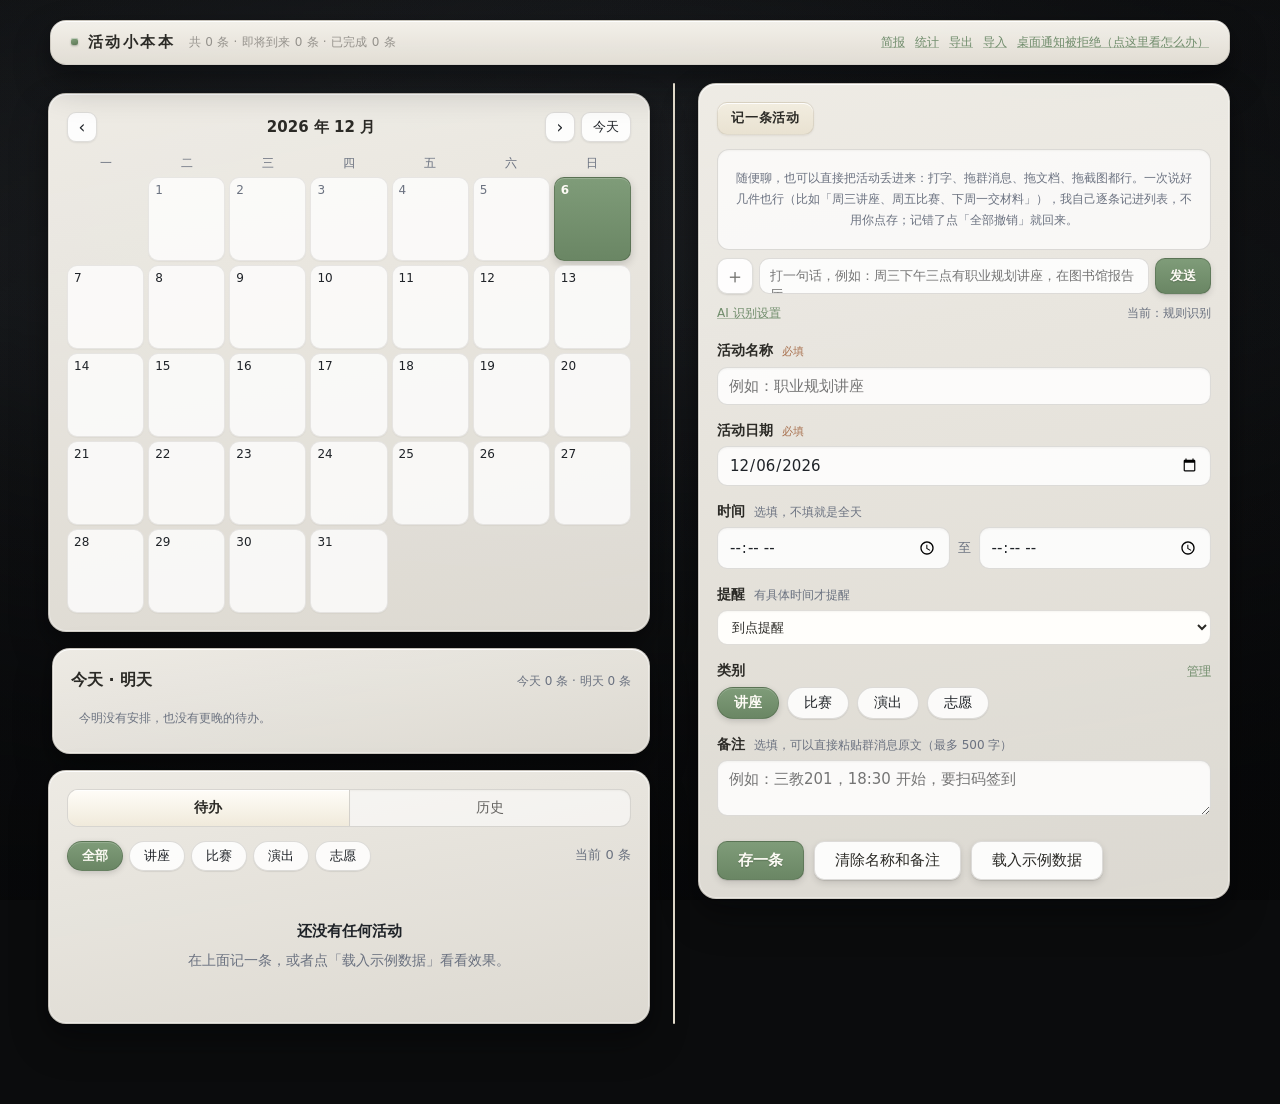
==== commit dff9f60b: "配色、撞车提示、简报/统计/导入导出、提前提醒 - 状态配色：已完成苔绿、已过期赭石（待办页给「有 N 条已过期 → 去历史」入口）、已删除灰；日历过期日改琥珀圆点 - 撞车检测：同一天时间段重叠的未" ====
--- a/index.html
+++ b/index.html
@@ -19,12 +19,30 @@
   <div class="desk-bg-veil"></div>
 </div>
 
-<!-- ===== 顶栏：总数统计 ===== -->
+<!-- ===== 顶栏：总数统计 + 小工具 ===== -->
 <header class="topbar">
   <h1>活动小本本</h1>
   <p class="stats" id="stats">共 0 条 · 即将到来 0 条 · 已完成 0 条</p>
-  <button type="button" class="link-btn" id="btn-notify" hidden>开启桌面提醒</button>
+  <div class="topbar-tools">
+    <button type="button" class="link-btn" id="btn-brief">简报</button>
+    <button type="button" class="link-btn" id="btn-stats">统计</button>
+    <button type="button" class="link-btn" id="btn-export">导出</button>
+    <button type="button" class="link-btn" id="btn-import">导入</button>
+    <button type="button" class="link-btn" id="btn-notify" hidden>开启桌面提醒</button>
+  </div>
+  <input type="file" id="import-file" accept=".json,application/json" hidden>
 </header>
+
+<!-- ===== 工具弹窗：简报 / 统计 / 导入结果 ===== -->
+<div class="overlay" id="tool-overlay" hidden>
+  <div class="dialog tool-dialog" role="dialog" aria-modal="true" aria-labelledby="tool-title">
+    <h3 id="tool-title">工具</h3>
+    <div id="tool-body"></div>
+    <div class="dialog-actions" id="tool-actions">
+      <button type="button" class="btn-ghost" id="tool-close">关闭</button>
+    </div>
+  </div>
+</div>
 
 <!-- ===== 到点提醒条（默认隐藏） ===== -->
 <div class="reminder-bar" id="reminder-bar" hidden>
@@ -144,6 +162,15 @@
             <input id="ai-key" type="password" placeholder="sk-..." autocomplete="off">
           </div>
 
+          <div class="field">
+            <label for="ai-confirm">识别出活动之后</label>
+            <select id="ai-confirm">
+              <option value="auto">直接记进列表（AI 自己决定）</option>
+              <option value="confirm">先让我确认（可单条点，也可批量同意）</option>
+            </select>
+            <p class="hint">选「先让我确认」时，识别出的活动会先挂在对话气泡上，点「记下」或「全部同意」才写进列表。让它改状态、改内容、删掉某条时也一样在气泡里点；<b>删除永远要你确认</b>，删掉的还在「已删除」里，能恢复。</p>
+          </div>
+
           <div class="form-actions">
             <button type="button" class="btn-primary" id="btn-ai-save">保存</button>
             <button type="button" class="btn-ghost" id="btn-ai-clear">清除</button>
@@ -175,6 +202,18 @@
             <input id="input-end" type="time" aria-label="结束时间（选填）">
           </div>
           <p class="error" id="error-time"></p>
+        </div>
+
+        <div class="field">
+          <label for="input-remind">提醒 <span class="hint">有具体时间才提醒</span></label>
+          <select id="input-remind">
+            <option value="0">到点提醒</option>
+            <option value="10">提前 10 分钟</option>
+            <option value="30">提前 30 分钟</option>
+            <option value="60">提前 1 小时</option>
+            <option value="1440">提前 1 天</option>
+            <option value="-1">不提醒</option>
+          </select>
         </div>
 
         <div class="field">
--- a/desktop-theme.css
+++ b/desktop-theme.css
@@ -1,4 +1,4 @@
-﻿/* =========================================================
+/* =========================================================
    活动小本本 · 交互背景皮肤（Rhine Lab 桌面）
    ---------------------------------------------------------
    只做两件事：
@@ -272,9 +272,196 @@
   border: 1px solid var(--hairline);
   border-radius: 12px;
   box-shadow: inset 0 1px 2px rgba(62, 52, 36, 0.04);
-}
-
-/* ---------- ⑦ 按钮 / 标签 / 日历 ---------- */
+  /* 气泡里现在会放「思考」和操作确认，给高一点，别老是要滚 */
+  max-height: 360px;
+}
+
+/* ---------- ⑦ 人工确认：一条条点头 / 批量同意 ---------- */
+
+#ai-confirm,
+#input-remind {
+  width: 100%;
+  padding: 8px 10px;
+  font: inherit;
+  font-size: 13px;
+  color: var(--ink);
+  background: #fffefb;
+  border: 1px solid var(--hairline);
+  border-radius: 10px;
+  box-shadow: inset 0 1px 2px rgba(62, 52, 36, 0.04);
+}
+
+#ai-confirm:focus,
+#input-remind:focus {
+  outline: none;
+  border-color: rgba(111, 140, 107, 0.55);
+  box-shadow: 0 0 0 3px rgba(111, 140, 107, 0.14);
+}
+
+.chat-confirm {
+  margin-top: 8px;
+  padding-top: 8px;
+  border-top: 1px solid var(--hairline);
+  display: flex;
+  flex-direction: column;
+  gap: 6px;
+}
+
+.confirm-row {
+  display: flex;
+  align-items: center;
+  gap: 10px;
+  padding: 6px 9px;
+  border-radius: 9px;
+  background: rgba(255, 255, 255, 0.72);
+  border: 1px solid rgba(64, 56, 42, 0.10);
+}
+
+.confirm-main {
+  flex: 1 1 auto;
+  min-width: 0;
+  display: flex;
+  flex-direction: column;
+  gap: 1px;
+}
+
+.confirm-title {
+  font-size: 13px;
+  font-weight: 500;
+  color: var(--ink);
+  white-space: nowrap;
+  overflow: hidden;
+  text-overflow: ellipsis;
+}
+
+.confirm-meta {
+  font-size: 11px;
+  color: var(--muted);
+  white-space: nowrap;
+  overflow: hidden;
+  text-overflow: ellipsis;
+}
+
+.confirm-state {
+  flex: 0 0 auto;
+  font-size: 11.5px;
+  font-weight: 500;
+  color: var(--accent);
+}
+
+.confirm-state-skip {
+  color: var(--muted);
+  font-weight: 400;
+}
+
+.confirm-one {
+  flex: 0 0 auto;
+  padding: 4px 12px;
+  font-size: 12px;
+  border-radius: 9px;
+}
+
+.confirm-actions {
+  display: flex;
+  flex-wrap: wrap;
+  gap: 8px;
+  margin-top: 2px;
+}
+
+.confirm-actions .btn-primary,
+.confirm-actions .btn-ghost {
+  padding: 5px 12px;
+  font-size: 12px;
+  border-radius: 9px;
+}
+
+/* 它的思考：默认折叠的一小条 */
+.chat-think {
+  margin: 6px 0 2px;
+  font-size: 11.5px;
+  color: var(--muted);
+}
+
+.chat-think summary {
+  cursor: pointer;
+  letter-spacing: 0.04em;
+  opacity: 0.8;
+  list-style: none;
+}
+
+.chat-think summary::-webkit-details-marker { display: none; }
+
+.chat-think summary::before {
+  content: "▸ ";
+  font-size: 10px;
+}
+
+.chat-think[open] summary::before { content: "▾ "; }
+
+.chat-think-body {
+  margin-top: 4px;
+  padding: 7px 9px;
+  border-radius: 8px;
+  background: rgba(255, 255, 255, 0.55);
+  border-left: 2px solid rgba(111, 140, 107, 0.35);
+  line-height: 1.6;
+  white-space: pre-wrap;
+}
+
+/* 对已有记录的操作 */
+.chat-ops {
+  margin-top: 8px;
+  padding-top: 8px;
+  border-top: 1px dashed var(--hairline);
+  display: flex;
+  flex-direction: column;
+  gap: 6px;
+}
+
+.ops-head {
+  font-size: 11px;
+  letter-spacing: 0.08em;
+  color: var(--muted);
+}
+
+.op-row {
+  display: flex;
+  align-items: center;
+  gap: 10px;
+  padding: 6px 9px;
+  border-radius: 9px;
+  background: rgba(255, 255, 255, 0.6);
+  border: 1px solid rgba(64, 56, 42, 0.10);
+}
+
+.op-main {
+  flex: 1 1 auto;
+  min-width: 0;
+}
+
+.op-label {
+  display: block;
+  font-size: 12.5px;
+  color: var(--ink);
+  line-height: 1.5;
+}
+
+.op-run {
+  flex: 0 0 auto;
+  padding: 4px 12px;
+  font-size: 12px;
+  border-radius: 9px;
+}
+
+.op-undo {
+  flex: 0 0 auto;
+  padding: 3px 10px;
+  font-size: 11.5px;
+  border-radius: 9px;
+}
+
+
+/* ---------- ⑧ 按钮 / 标签 / 日历 ---------- */
 
 .btn-primary,
 .btn-ghost,
@@ -412,6 +599,48 @@
   box-shadow: 0 1px 1px rgba(8, 9, 10, 0.08), 0 3px 9px rgba(8, 9, 10, 0.10);
   transition: box-shadow 0.24s ease, transform 0.24s ease;
 }
+
+/* 三种状态三种颜色：已完成 = 苔绿，已过期 = 赭石，已删除 = 灰 */
+.card.done {
+  background: linear-gradient(180deg, rgba(240, 246, 236, 0.96), rgba(255, 255, 255, 0.9));
+  border-left-color: #7fa273;
+}
+
+.card.past {
+  background: linear-gradient(180deg, rgba(253, 242, 231, 0.96), rgba(255, 255, 255, 0.9));
+  border-left-color: #c58a5f;
+}
+
+.card.deleted {
+  background: rgba(246, 244, 239, 0.88);
+  border-left-color: #b6ae9d;
+  opacity: 0.92;
+}
+
+.card.done .card-title {
+  color: #5f6f58;
+}
+
+.card.past .card-title {
+  color: #7a5638;
+}
+
+/* 时间撞车的小标 */
+.card-clash {
+  padding: 1px 7px;
+  border-radius: 6px;
+  font-size: 11px;
+  font-weight: 500;
+  color: #8a5a2c;
+  background: rgba(238, 196, 150, 0.45);
+  border: 1px solid rgba(176, 118, 62, 0.25);
+}
+
+.cal-dot.overdue {
+  background: #c58a5f;
+  color: #fffaf4;
+}
+
 
 .card:hover {
   box-shadow: 0 2px 4px rgba(8, 9, 10, 0.10), 0 10px 22px rgba(8, 9, 10, 0.16);
@@ -635,3 +864,107 @@
   .cal-cell:not(.blank):hover,
   .today-row:hover { transform: none; }
 }
+
+/* ---------- ⑨ 顶栏小工具 & 工具弹窗 ---------- */
+
+.topbar-tools {
+  display: flex;
+  align-items: center;
+  gap: 10px;
+  flex-wrap: wrap;
+}
+
+.tool-dialog { max-width: 560px; }
+
+#tool-body {
+  max-height: 62vh;
+  overflow: auto;
+  margin-bottom: 14px;
+}
+
+.tool-text {
+  margin: 0 0 12px;
+  padding: 12px 14px;
+  font-family: inherit;
+  font-size: 13px;
+  line-height: 1.8;
+  white-space: pre-wrap;
+  color: var(--ink);
+  background: rgba(255, 255, 255, 0.62);
+  border: 1px solid var(--hairline);
+  border-radius: 10px;
+}
+
+.tool-note {
+  margin: 0 0 12px;
+  font-size: 13px;
+  line-height: 1.7;
+  color: var(--muted);
+}
+
+.tool-error {
+  margin: 8px 0 0;
+  font-size: 12.5px;
+  color: #a1573c;
+}
+
+.tool-row {
+  display: flex;
+  gap: 8px;
+  flex-wrap: wrap;
+}
+
+.stat-grid {
+  display: grid;
+  grid-template-columns: repeat(4, 1fr);
+  gap: 10px;
+  margin-bottom: 14px;
+}
+
+.stat-card {
+  padding: 10px 12px;
+  border-radius: 10px;
+  text-align: center;
+  background: rgba(255, 255, 255, 0.62);
+  border: 1px solid var(--hairline);
+}
+
+.stat-card strong {
+  display: block;
+  font-size: 20px;
+  font-weight: 600;
+  color: var(--ink);
+}
+
+.stat-card span {
+  font-size: 11.5px;
+  color: var(--muted);
+}
+
+.stat-canvas {
+  display: block;
+  width: 100%;
+  max-width: 480px;
+}
+
+/* 待办页顶部的「已过期」入口 */
+.overdue-hint {
+  display: block;
+  width: 100%;
+  margin: 0 0 10px;
+  padding: 8px 12px;
+  text-align: left;
+  font-size: 12.5px;
+  color: #8a5a2c;
+  background: linear-gradient(180deg, rgba(252, 238, 224, 0.95), rgba(250, 233, 216, 0.9));
+  border: 1px solid rgba(176, 118, 62, 0.28);
+  border-radius: 10px;
+  box-shadow: 0 1px 2px rgba(8, 9, 10, 0.05);
+  cursor: pointer;
+  transition: background 0.2s ease, box-shadow 0.2s ease;
+}
+
+.overdue-hint:hover {
+  background: linear-gradient(180deg, rgba(250, 232, 214, 1), rgba(247, 226, 205, 0.95));
+  box-shadow: 0 2px 6px rgba(8, 9, 10, 0.10);
+}
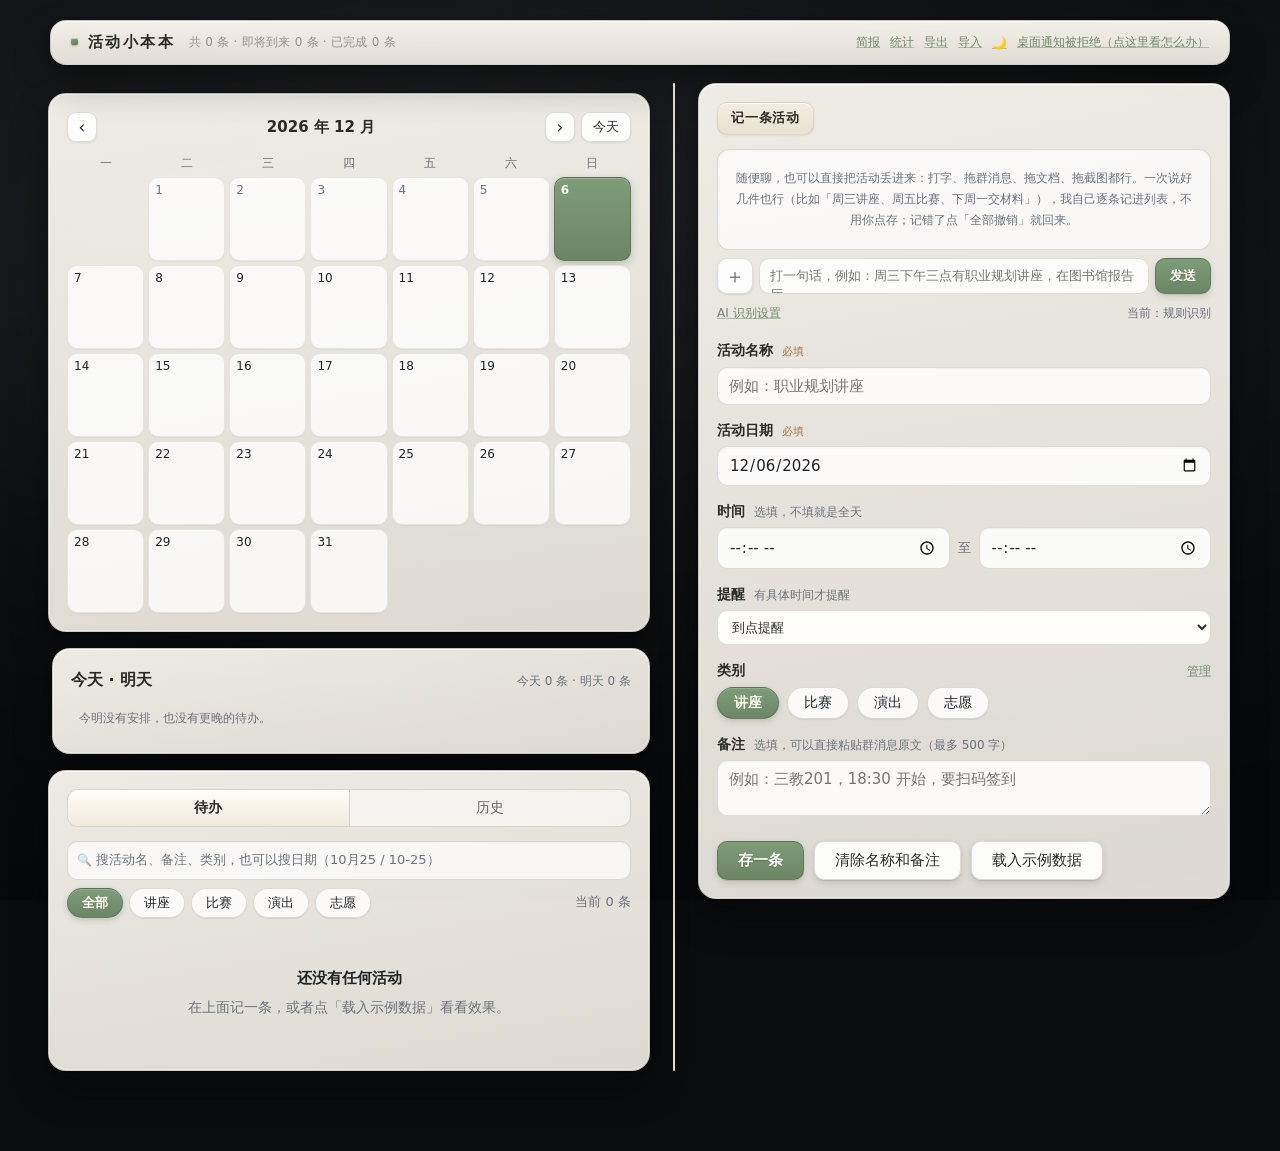
==== commit 41e8f0b6: "搜索、深浅色、移动端适配，以及三条可见的失败路径 - 搜索：名称/备注/类别/日期（10-25、10月25、2026/10/25 都认），多词都是「且」，Esc/✕ 清空，空结果有专门提示 - 深浅色" ====
--- a/index.html
+++ b/index.html
@@ -28,6 +28,7 @@
     <button type="button" class="link-btn" id="btn-stats">统计</button>
     <button type="button" class="link-btn" id="btn-export">导出</button>
     <button type="button" class="link-btn" id="btn-import">导入</button>
+    <button type="button" class="link-btn" id="btn-theme" title="切换深浅色">🌙</button>
     <button type="button" class="link-btn" id="btn-notify" hidden>开启桌面提醒</button>
   </div>
   <input type="file" id="import-file" accept=".json,application/json" hidden>
@@ -40,6 +41,21 @@
     <div id="tool-body"></div>
     <div class="dialog-actions" id="tool-actions">
       <button type="button" class="btn-ghost" id="tool-close">关闭</button>
+    </div>
+  </div>
+</div>
+
+<!-- ===== 到点弹窗：时间到了直接跳出来 ===== -->
+<div class="overlay alert-overlay" id="alert-overlay" hidden>
+  <div class="dialog alert-dialog" role="alertdialog" aria-modal="true" aria-labelledby="alert-title">
+    <div class="alert-icon" aria-hidden="true">⏰</div>
+    <h3 id="alert-title">活动时间到了</h3>
+    <p class="alert-lead" id="alert-lead"></p>
+    <p class="alert-event" id="alert-event"></p>
+    <div class="dialog-actions alert-actions">
+      <button type="button" class="btn-ghost" id="alert-snooze">5 分钟后再提醒</button>
+      <button type="button" class="btn-ghost" id="alert-done">标记完成</button>
+      <button type="button" class="btn-primary" id="alert-ok">知道了</button>
     </div>
   </div>
 </div>
@@ -86,6 +102,15 @@
       <div class="list-tabs">
         <button type="button" class="list-tab active" id="tab-active">待办</button>
         <button type="button" class="list-tab" id="tab-history">历史</button>
+      </div>
+
+      <!-- 搜索：名称 / 备注 / 类别 / 日期都能搜 -->
+      <div class="search-row">
+        <span class="search-icon" aria-hidden="true">🔍</span>
+        <input type="search" id="search-input" class="search-input"
+               placeholder="搜活动名、备注、类别，也可以搜日期（10月25 / 10-25）"
+               autocomplete="off" aria-label="搜索活动">
+        <button type="button" class="search-clear" id="search-clear" hidden title="清空搜索">✕</button>
       </div>
 
       <div class="list-head">
@@ -230,6 +255,9 @@
             placeholder="例如：三教201，18:30 开始，要扫码签到"></textarea>
         </div>
 
+        <!-- 重复提交 / 已经有一条一样的：在这里给可见提示，并允许「仍然要存」 -->
+        <p class="dup-warning" id="dup-warning" hidden></p>
+
         <div class="form-actions">
           <button type="submit" class="btn-primary" id="btn-save">存一条</button>
           <button type="button" class="btn-ghost" id="btn-clear-fields">清除名称和备注</button>
--- a/desktop-theme.css
+++ b/desktop-theme.css
@@ -1,4 +1,4 @@
-/* =========================================================
+﻿/* =========================================================
    活动小本本 · 交互背景皮肤（Rhine Lab 桌面）
    ---------------------------------------------------------
    只做两件事：
@@ -968,3 +968,447 @@
   background: linear-gradient(180deg, rgba(250, 232, 214, 1), rgba(247, 226, 205, 0.95));
   box-shadow: 0 2px 6px rgba(8, 9, 10, 0.10);
 }
+
+/* ---------- ⑩ 到点弹窗 ---------- */
+
+.alert-overlay {
+  z-index: 60;
+  background: rgba(31, 35, 40, 0.52);
+  backdrop-filter: blur(2px);
+}
+
+.alert-dialog {
+  max-width: 400px;
+  padding: 24px 24px 18px;
+  text-align: center;
+  border: 1px solid rgba(64, 56, 42, 0.16);
+  background: linear-gradient(180deg, #fffdf7, #faf5ea);
+  box-shadow: 0 24px 70px rgba(20, 18, 12, 0.35), 0 2px 6px rgba(20, 18, 12, 0.12);
+  animation: alert-pop 0.28s cubic-bezier(0.2, 0.9, 0.25, 1.05);
+}
+
+.alert-icon {
+  font-size: 34px;
+  line-height: 1;
+  margin-bottom: 6px;
+  animation: alert-bell 1.8s ease-in-out infinite;
+}
+
+.alert-dialog h3 {
+  margin: 0 0 8px;
+  font-size: 19px;
+  letter-spacing: 0.01em;
+}
+
+.alert-lead {
+  margin: 0 0 10px;
+  font-size: 12.5px;
+  color: var(--muted);
+}
+
+.alert-event {
+  margin: 0 0 18px;
+  font-size: 15px;
+  font-weight: 600;
+  line-height: 1.65;
+  color: var(--ink);
+  white-space: pre-line;
+}
+
+.alert-actions {
+  display: grid;
+  grid-template-columns: 1fr 1fr;
+  gap: 8px;
+}
+
+.alert-actions button {
+  padding: 9px 12px;
+  font-size: 13px;
+}
+
+/* 「知道了」占满底部一行，一眼就知道点哪儿 */
+#alert-ok {
+  grid-column: 1 / -1;
+}
+
+@keyframes alert-pop {
+  from { opacity: 0; transform: translateY(12px) scale(0.96); }
+  to   { opacity: 1; transform: none; }
+}
+
+@keyframes alert-bell {
+  0%, 100% { transform: rotate(-7deg); }
+  50%      { transform: rotate(7deg); }
+}
+
+@media (prefers-reduced-motion: reduce) {
+  .alert-dialog,
+  .alert-icon { animation: none; }
+}
+
+/* ==========================================================
+ * ⑪ 搜索 / 重复提交提示 / 失败重试 / 深浅色
+ * ========================================================== */
+
+.search-row {
+  position: relative;
+  display: flex;
+  align-items: center;
+  margin: 10px 0 8px;
+}
+
+.search-icon {
+  position: absolute;
+  left: 10px;
+  font-size: 12px;
+  opacity: 0.55;
+  pointer-events: none;
+}
+
+.search-input {
+  flex: 1 1 auto;
+  width: 100%;
+  padding: 8px 30px 8px 28px;
+  font: inherit;
+  font-size: 13px;
+  color: var(--ink);
+  background: rgba(255, 255, 255, 0.72);
+  border: 1px solid var(--hairline);
+  border-radius: 10px;
+  box-shadow: inset 0 1px 2px rgba(62, 52, 36, 0.04);
+}
+
+.search-input:focus {
+  outline: none;
+  border-color: rgba(111, 140, 107, 0.55);
+  box-shadow: 0 0 0 3px rgba(111, 140, 107, 0.14);
+}
+
+.search-input::placeholder { color: var(--muted); }
+
+.search-clear {
+  position: absolute;
+  right: 8px;
+  padding: 2px 5px;
+  font-size: 12px;
+  color: var(--muted);
+  background: transparent;
+  border: none;
+  cursor: pointer;
+}
+
+.search-clear:hover { color: var(--ink); }
+
+/* 重复提交 / 已经有一条一样的 */
+.dup-warning {
+  display: flex;
+  flex-wrap: wrap;
+  align-items: center;
+  gap: 8px;
+  margin: 0 0 12px;
+  padding: 9px 12px;
+  font-size: 12.5px;
+  line-height: 1.5;
+  color: #8a5a2c;
+  background: rgba(252, 238, 224, 0.95);
+  border: 1px solid rgba(176, 118, 62, 0.28);
+  border-radius: 10px;
+}
+
+.dup-warning[hidden] { display: none; }
+
+.dup-text { flex: 1 1 auto; min-width: 180px; }
+
+.dup-again,
+.dup-cancel {
+  padding: 3px 10px;
+  font-size: 12px;
+  color: #8a5a2c;
+  background: #fffdf8;
+  border: 1px solid rgba(176, 118, 62, 0.35);
+  border-radius: 8px;
+  cursor: pointer;
+}
+
+.dup-again:hover,
+.dup-cancel:hover { background: #fdf6ec; }
+
+/* 网络失败的气泡 + 重试 */
+.chat-failed .chat-text { color: #8a4a2c; }
+
+.chat-retry {
+  margin-top: 6px;
+  padding: 4px 12px;
+  font-size: 12px;
+  border-radius: 9px;
+}
+
+/* ---------- 深色模式 ---------- */
+
+html[data-theme="dark"] {
+  color-scheme: dark;
+
+  --paper: #0f1216;
+  --card: #1a1e24;
+  --glass: rgba(24, 28, 34, 0.94);
+  --glass-soft: rgba(28, 33, 39, 0.9);
+
+  --ink: #ece7dc;
+  --muted: #a39c8e;
+  --line: #343a43;
+  --hairline: rgba(255, 255, 255, 0.13);
+
+  --accent: #93b78c;
+  --accent-soft: rgba(147, 183, 140, 0.16);
+  --acid: #2b3138;
+  --blue: #93b78c;
+  --pink: #c78d6b;
+  --danger: #cf9271;
+  --warn: #d9b57a;
+  --warn-soft: rgba(217, 181, 122, 0.14);
+
+  --shadow-1: 0 1px 2px rgba(0, 0, 0, 0.5);
+  --shadow-2: 0 8px 20px rgba(0, 0, 0, 0.5);
+  --shadow-3: 0 20px 44px rgba(0, 0, 0, 0.55);
+  --shadow-4: 0 46px 90px rgba(0, 0, 0, 0.6);
+}
+
+html[data-theme="dark"] body { background: #0b0d10; }
+
+html[data-theme="dark"] #desk-bg .desk-bg-veil {
+  background:
+    radial-gradient(115% 85% at 50% 8%, rgba(6, 7, 9, 0) 0%, rgba(6, 7, 9, 0.42) 58%, rgba(4, 5, 7, 0.74) 100%),
+    linear-gradient(180deg, rgba(6, 7, 9, 0.5) 0%, rgba(6, 7, 9, 0.16) 34%, rgba(4, 5, 7, 0.55) 100%);
+}
+
+/* 这些地方原本写死了浅色底，深色模式下统一压暗 */
+html[data-theme="dark"] .card,
+html[data-theme="dark"] .chat-log,
+html[data-theme="dark"] .chat-parsed,
+html[data-theme="dark"] .chat-think-body,
+html[data-theme="dark"] .confirm-row,
+html[data-theme="dark"] .op-row,
+html[data-theme="dark"] .stat-card,
+html[data-theme="dark"] .tool-text,
+html[data-theme="dark"] .cal-cell,
+html[data-theme="dark"] .dialog,
+html[data-theme="dark"] .search-input,
+html[data-theme="dark"] input,
+html[data-theme="dark"] textarea,
+html[data-theme="dark"] select,
+html[data-theme="dark"] .btn-ghost,
+html[data-theme="dark"] .filter,
+html[data-theme="dark"] .list-tab,
+html[data-theme="dark"] .card-tag,
+html[data-theme="dark"] .day-chip,
+html[data-theme="dark"] .reminder-bar {
+  color: var(--ink);
+  background: rgba(255, 255, 255, 0.055);
+  border-color: var(--hairline);
+}
+
+html[data-theme="dark"] .btn-ghost:hover,
+html[data-theme="dark"] .filter:hover,
+html[data-theme="dark"] .filter.active {
+  background: rgba(255, 255, 255, 0.1);
+}
+
+html[data-theme="dark"] .btn-primary {
+  background: linear-gradient(180deg, #7fa077, #67865f);
+  border-color: rgba(120, 150, 112, 0.45);
+}
+
+html[data-theme="dark"] .card.done {
+  background: linear-gradient(180deg, rgba(46, 60, 44, 0.92), rgba(28, 34, 30, 0.92));
+}
+
+html[data-theme="dark"] .card.past {
+  background: linear-gradient(180deg, rgba(66, 50, 34, 0.92), rgba(34, 30, 26, 0.92));
+}
+
+html[data-theme="dark"] .card.deleted {
+  background: rgba(28, 31, 35, 0.85);
+}
+
+html[data-theme="dark"] .overdue-hint {
+  color: #e9bd91;
+  background: linear-gradient(180deg, rgba(66, 50, 34, 0.9), rgba(46, 37, 28, 0.9));
+  border-color: rgba(200, 140, 90, 0.32);
+}
+
+html[data-theme="dark"] .alert-dialog {
+  background: linear-gradient(180deg, #1d222a, #171b21);
+  border-color: rgba(255, 255, 255, 0.14);
+}
+
+html[data-theme="dark"] .dup-warning {
+  color: #e9bd91;
+  background: rgba(66, 50, 34, 0.9);
+  border-color: rgba(200, 140, 90, 0.32);
+}
+
+html[data-theme="dark"] .dup-again,
+html[data-theme="dark"] .dup-cancel {
+  color: #e9bd91;
+  background: rgba(255, 255, 255, 0.06);
+  border-color: rgba(200, 140, 90, 0.35);
+}
+
+html[data-theme="dark"] .empty-tip,
+html[data-theme="dark"] .hint,
+html[data-theme="dark"] .filter-count,
+html[data-theme="dark"] .card-meta,
+html[data-theme="dark"] .card-note {
+  color: var(--muted);
+}
+
+html[data-theme="dark"] .chat-text { color: var(--ink); }
+
+/* 深色模式第二轮：这些地方原本写死了浅色渐变/白色底 */
+html[data-theme="dark"] .topbar {
+  background-image: linear-gradient(180deg, rgba(32, 36, 43, 0.96), rgba(25, 29, 35, 0.92));
+  border-bottom-color: rgba(255, 255, 255, 0.12);
+}
+
+html[data-theme="dark"] .field input,
+html[data-theme="dark"] .field textarea,
+html[data-theme="dark"] #ai-base,
+html[data-theme="dark"] #ai-model,
+html[data-theme="dark"] #ai-key,
+html[data-theme="dark"] #ai-confirm,
+html[data-theme="dark"] #input-remind {
+  background: rgba(255, 255, 255, 0.06);
+  color: var(--ink);
+  border-color: var(--hairline);
+}
+
+html[data-theme="dark"] .list-tabs {
+  background: rgba(255, 255, 255, 0.05);
+  border-color: var(--hairline);
+}
+
+html[data-theme="dark"] .list-tab {
+  background: transparent;
+  color: rgba(236, 231, 220, 0.72);
+}
+
+html[data-theme="dark"] .list-tab.active {
+  background: rgba(255, 255, 255, 0.12);
+  color: var(--ink);
+}
+
+html[data-theme="dark"] .chat-msg.from-ai .chat-bubble {
+  background: rgba(255, 255, 255, 0.07);
+  color: var(--ink);
+}
+
+html[data-theme="dark"] .chat-msg.from-user .chat-bubble {
+  background: rgba(147, 183, 140, 0.22);
+  color: var(--ink);
+}
+
+html[data-theme="dark"] .chat-parsed {
+  background: rgba(255, 255, 255, 0.05);
+  color: var(--ink);
+}
+
+html[data-theme="dark"] .chat-input,
+html[data-theme="dark"] #chat-text {
+  background: rgba(255, 255, 255, 0.06);
+  color: var(--ink);
+}
+
+html[data-theme="dark"] .reminder-bar {
+  background: rgba(32, 36, 43, 0.96);
+  color: var(--ink);
+}
+
+html[data-theme="dark"] .status-btn {
+  background: rgba(255, 255, 255, 0.1);
+  color: var(--ink);
+  border-color: var(--hairline);
+}
+
+html[data-theme="dark"] .status-btn.status-done {
+  background: rgba(147, 183, 140, 0.2);
+  color: #cfe3c8;
+}
+
+/* ---------- ⑫ 手机端收尾 ---------- */
+
+@media (max-width: 640px) {
+  /* 3D 背景在手机上很吃电，直接换成纯色底 */
+  #desk-bg { display: none; }
+  #desk-bg .desk-bg-veil { display: none; }
+
+  body { background: #f0ede3; }
+  html[data-theme="dark"] body { background: #0b0d10; }
+
+  /* 顶栏按钮小一点，别把标题挤下去 */
+  .topbar { padding: 12px 14px; }
+  .topbar h1 { font-size: 14px; letter-spacing: 0.1em; }
+  .topbar .stats { font-size: 11.5px; }
+  .topbar-tools { gap: 8px; }
+  .topbar .link-btn { font-size: 12px; }
+
+  .panel { border-radius: 14px; padding: 14px; }
+  .wrap { padding: 0 12px; }
+
+  /* 聊天区别占满整屏 */
+  #chat-log { max-height: 40vh; }
+
+  .card { padding: 12px; }
+  .card-btns { gap: 6px; }
+  .search-input { font-size: 14px; }   /* 避免 iOS 聚焦时自动放大 */
+  .field input, .field textarea, #chat-text { font-size: 16px; }
+
+  .alert-dialog { padding: 20px 16px 14px; }
+  .tool-dialog { max-width: 100%; }
+}
+
+/* 深色下的小标题胶囊（原本是浅色底 + 深色字，会看不见） */
+html[data-theme="dark"] .panel > h2 {
+  background: rgba(255, 255, 255, 0.08);
+  color: var(--ink);
+  border-color: var(--hairline);
+}
+
+/* 手机端顶栏：标题 / 统计 / 工具 各占一行，别挤成三列 */
+@media (max-width: 640px) {
+  .topbar {
+    flex-wrap: wrap;
+    row-gap: 6px;
+    align-items: flex-start;
+  }
+
+  .topbar h1 {
+    order: 1;
+    flex: 1 1 auto;
+  }
+
+  .topbar .stats {
+    order: 3;
+    flex: 1 1 100%;
+    margin: 0;
+    font-size: 11.5px;
+    line-height: 1.5;
+  }
+
+  .topbar-tools {
+    order: 2;
+    flex: 0 0 auto;
+    gap: 8px;
+  }
+
+  .topbar-tools .link-btn {
+    padding: 2px 4px;
+  }
+}
+
+html[data-theme="dark"] .topbar .stats {
+  color: rgba(236, 231, 220, 0.72);
+}
+
+html[data-theme="dark"] .topbar h1 {
+  color: var(--ink);
+}
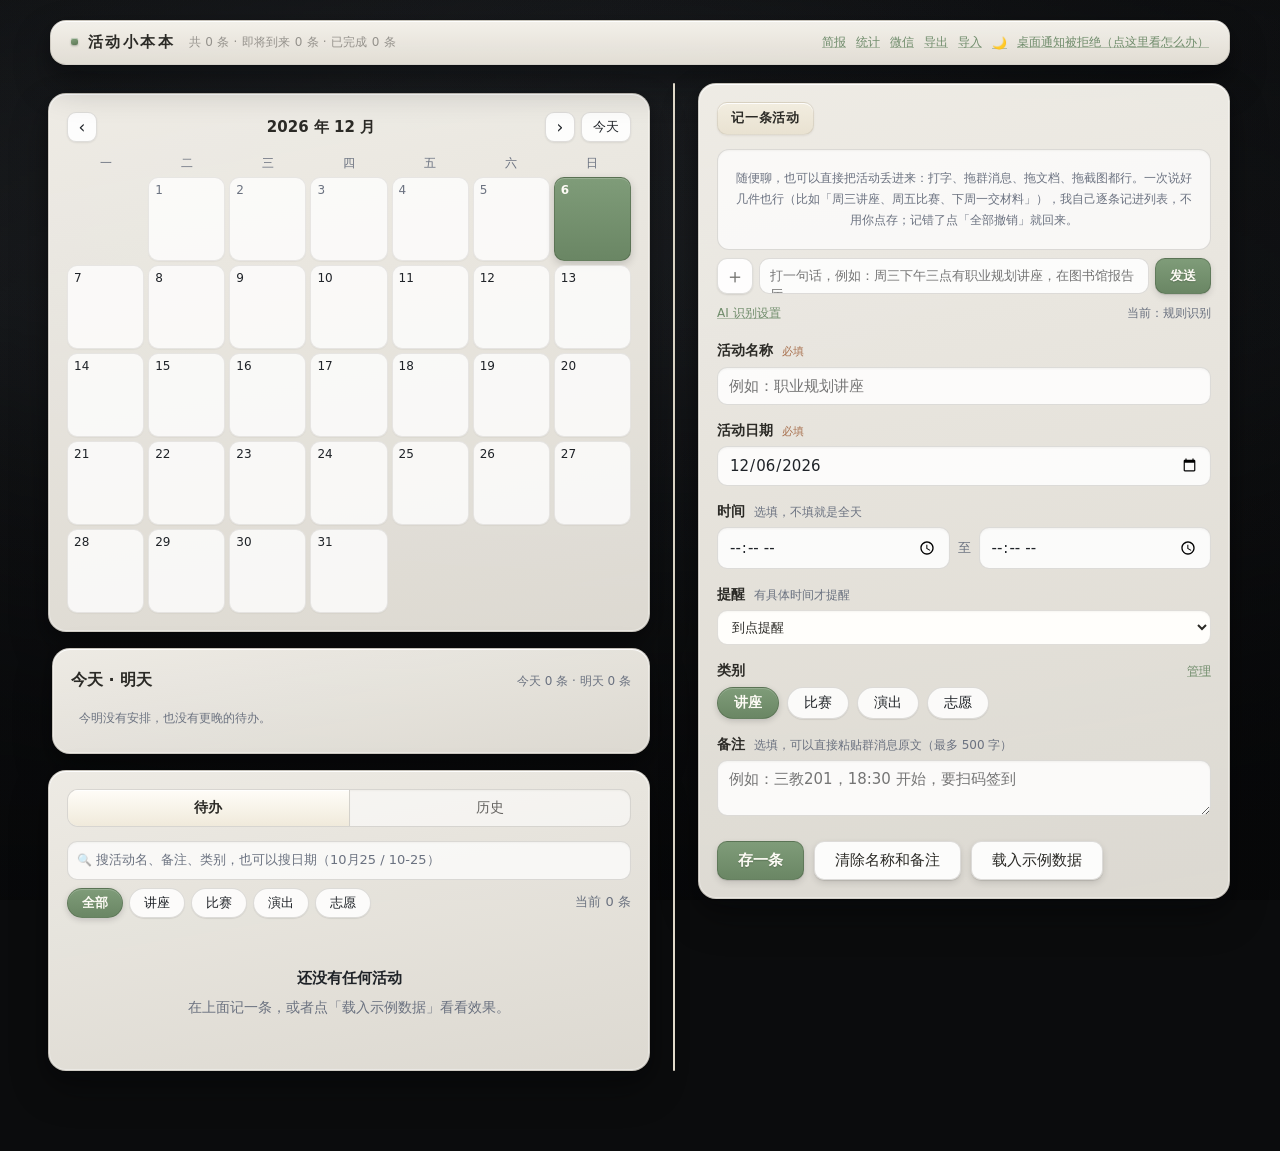
==== commit 616708e9: "从微信聊天记录里找活动：导入 → 识别 → 勾选确认后记入 - 顶栏新增「微信」：选导出文件或直接粘贴，开始查找 - 配了 AI 就分块让 AI 读（能懂「本周三」「下周一」）；没配就退回本机规则 -" ====
--- a/index.html
+++ b/index.html
@@ -26,6 +26,7 @@
   <div class="topbar-tools">
     <button type="button" class="link-btn" id="btn-brief">简报</button>
     <button type="button" class="link-btn" id="btn-stats">统计</button>
+    <button type="button" class="link-btn" id="btn-wechat" title="从微信聊天记录里找活动">微信</button>
     <button type="button" class="link-btn" id="btn-export">导出</button>
     <button type="button" class="link-btn" id="btn-import">导入</button>
     <button type="button" class="link-btn" id="btn-theme" title="切换深浅色">🌙</button>
--- a/desktop-theme.css
+++ b/desktop-theme.css
@@ -1412,3 +1412,80 @@
 html[data-theme="dark"] .topbar h1 {
   color: var(--ink);
 }
+
+/* ---------- ⑬ 微信聊天记录导入 ---------- */
+
+#wx-paste {
+  width: 100%;
+  margin: 10px 0;
+  padding: 9px 11px;
+  font: inherit;
+  font-size: 13px;
+  line-height: 1.6;
+  color: var(--ink);
+  background: rgba(255, 255, 255, 0.72);
+  border: 1px solid var(--hairline);
+  border-radius: 10px;
+  resize: vertical;
+}
+
+#wx-paste:focus {
+  outline: none;
+  border-color: rgba(111, 140, 107, 0.55);
+  box-shadow: 0 0 0 3px rgba(111, 140, 107, 0.14);
+}
+
+.wx-info {
+  margin: 8px 0 0;
+  font-size: 12px;
+  color: var(--muted);
+}
+
+.wx-list {
+  display: flex;
+  flex-direction: column;
+  gap: 6px;
+  margin: 8px 0 14px;
+}
+
+.wx-item {
+  display: flex;
+  align-items: flex-start;
+  gap: 9px;
+  padding: 8px 10px;
+  border-radius: 9px;
+  background: rgba(255, 255, 255, 0.66);
+  border: 1px solid rgba(64, 56, 42, 0.1);
+  cursor: pointer;
+}
+
+.wx-item:hover { background: rgba(255, 255, 255, 0.9); }
+
+.wx-item input { margin-top: 3px; }
+
+.wx-main {
+  display: flex;
+  flex-direction: column;
+  gap: 2px;
+  min-width: 0;
+}
+
+.wx-main strong {
+  font-size: 13px;
+  font-weight: 600;
+  color: var(--ink);
+}
+
+.wx-meta {
+  font-size: 11.5px;
+  color: var(--muted);
+}
+
+html[data-theme="dark"] #wx-paste,
+html[data-theme="dark"] .wx-item {
+  background: rgba(255, 255, 255, 0.06);
+  border-color: var(--hairline);
+  color: var(--ink);
+}
+
+html[data-theme="dark"] .wx-item:hover { background: rgba(255, 255, 255, 0.1); }
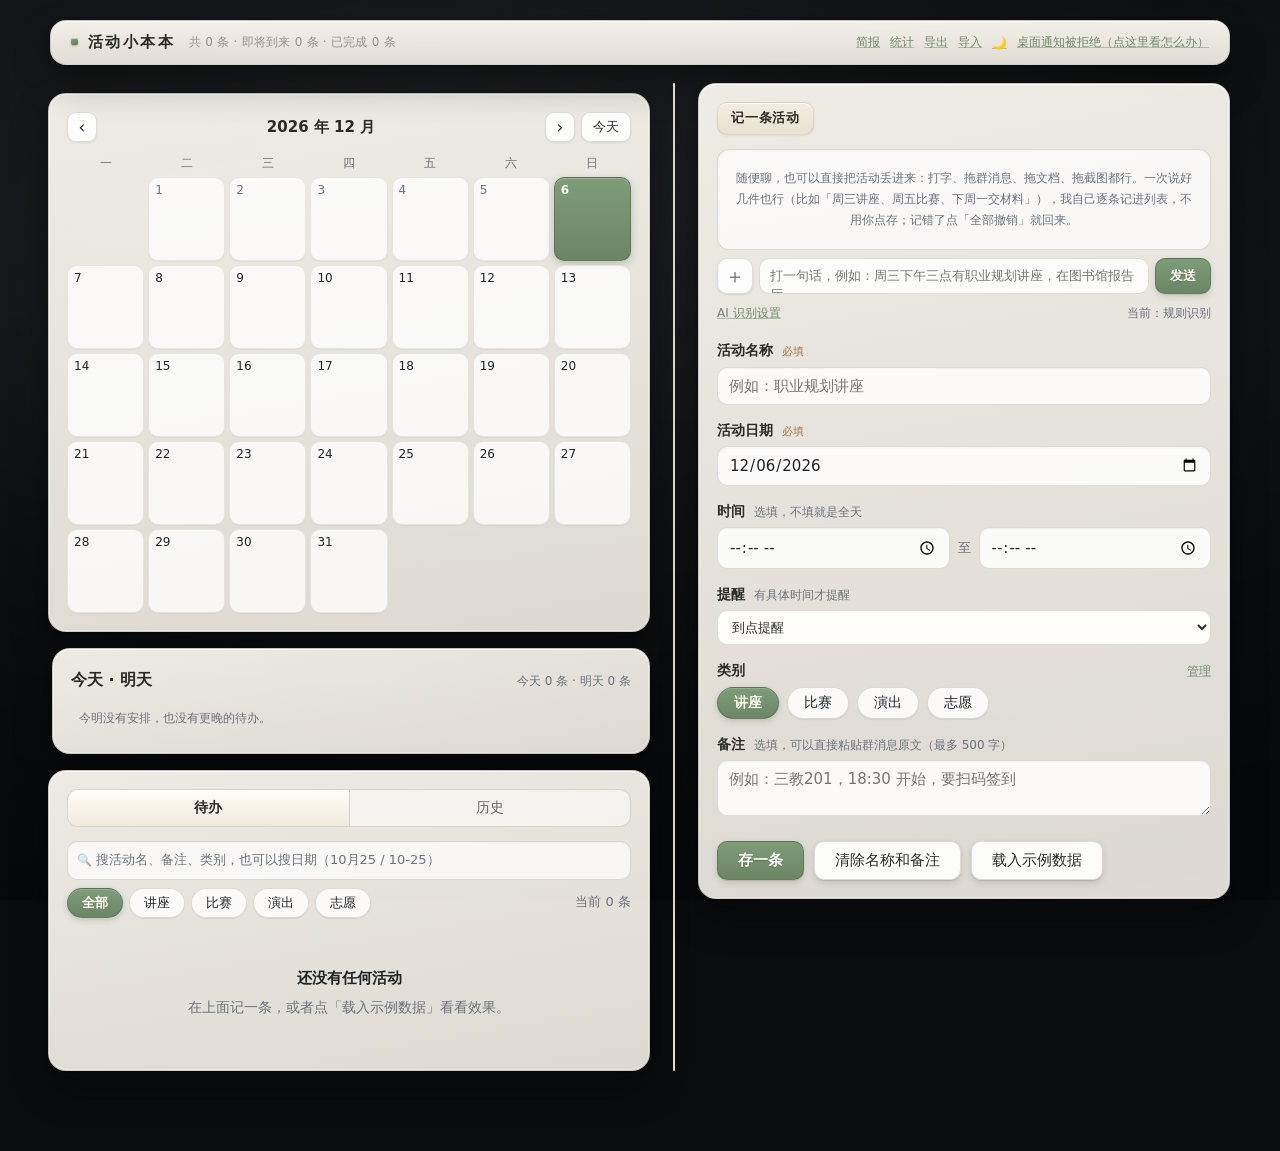
==== commit ec951f9b: "按反馈调整：移除微信导入与手机端样式，提醒权限说明改清楚，重建单文件版 - 移除「从微信聊天记录找活动」整个功能（按钮/逻辑/样式/文档） - 移除手机端专用样式（640px 那套），保留原来的单列回" ====
--- a/index.html
+++ b/index.html
@@ -26,7 +26,6 @@
   <div class="topbar-tools">
     <button type="button" class="link-btn" id="btn-brief">简报</button>
     <button type="button" class="link-btn" id="btn-stats">统计</button>
-    <button type="button" class="link-btn" id="btn-wechat" title="从微信聊天记录里找活动">微信</button>
     <button type="button" class="link-btn" id="btn-export">导出</button>
     <button type="button" class="link-btn" id="btn-import">导入</button>
     <button type="button" class="link-btn" id="btn-theme" title="切换深浅色">🌙</button>
--- a/desktop-theme.css
+++ b/desktop-theme.css
@@ -1334,37 +1334,6 @@
   color: #cfe3c8;
 }
 
-/* ---------- ⑫ 手机端收尾 ---------- */
-
-@media (max-width: 640px) {
-  /* 3D 背景在手机上很吃电，直接换成纯色底 */
-  #desk-bg { display: none; }
-  #desk-bg .desk-bg-veil { display: none; }
-
-  body { background: #f0ede3; }
-  html[data-theme="dark"] body { background: #0b0d10; }
-
-  /* 顶栏按钮小一点，别把标题挤下去 */
-  .topbar { padding: 12px 14px; }
-  .topbar h1 { font-size: 14px; letter-spacing: 0.1em; }
-  .topbar .stats { font-size: 11.5px; }
-  .topbar-tools { gap: 8px; }
-  .topbar .link-btn { font-size: 12px; }
-
-  .panel { border-radius: 14px; padding: 14px; }
-  .wrap { padding: 0 12px; }
-
-  /* 聊天区别占满整屏 */
-  #chat-log { max-height: 40vh; }
-
-  .card { padding: 12px; }
-  .card-btns { gap: 6px; }
-  .search-input { font-size: 14px; }   /* 避免 iOS 聚焦时自动放大 */
-  .field input, .field textarea, #chat-text { font-size: 16px; }
-
-  .alert-dialog { padding: 20px 16px 14px; }
-  .tool-dialog { max-width: 100%; }
-}
 
 /* 深色下的小标题胶囊（原本是浅色底 + 深色字，会看不见） */
 html[data-theme="dark"] .panel > h2 {
@@ -1373,37 +1342,6 @@
   border-color: var(--hairline);
 }
 
-/* 手机端顶栏：标题 / 统计 / 工具 各占一行，别挤成三列 */
-@media (max-width: 640px) {
-  .topbar {
-    flex-wrap: wrap;
-    row-gap: 6px;
-    align-items: flex-start;
-  }
-
-  .topbar h1 {
-    order: 1;
-    flex: 1 1 auto;
-  }
-
-  .topbar .stats {
-    order: 3;
-    flex: 1 1 100%;
-    margin: 0;
-    font-size: 11.5px;
-    line-height: 1.5;
-  }
-
-  .topbar-tools {
-    order: 2;
-    flex: 0 0 auto;
-    gap: 8px;
-  }
-
-  .topbar-tools .link-btn {
-    padding: 2px 4px;
-  }
-}
 
 html[data-theme="dark"] .topbar .stats {
   color: rgba(236, 231, 220, 0.72);
@@ -1413,79 +1351,3 @@
   color: var(--ink);
 }
 
-/* ---------- ⑬ 微信聊天记录导入 ---------- */
-
-#wx-paste {
-  width: 100%;
-  margin: 10px 0;
-  padding: 9px 11px;
-  font: inherit;
-  font-size: 13px;
-  line-height: 1.6;
-  color: var(--ink);
-  background: rgba(255, 255, 255, 0.72);
-  border: 1px solid var(--hairline);
-  border-radius: 10px;
-  resize: vertical;
-}
-
-#wx-paste:focus {
-  outline: none;
-  border-color: rgba(111, 140, 107, 0.55);
-  box-shadow: 0 0 0 3px rgba(111, 140, 107, 0.14);
-}
-
-.wx-info {
-  margin: 8px 0 0;
-  font-size: 12px;
-  color: var(--muted);
-}
-
-.wx-list {
-  display: flex;
-  flex-direction: column;
-  gap: 6px;
-  margin: 8px 0 14px;
-}
-
-.wx-item {
-  display: flex;
-  align-items: flex-start;
-  gap: 9px;
-  padding: 8px 10px;
-  border-radius: 9px;
-  background: rgba(255, 255, 255, 0.66);
-  border: 1px solid rgba(64, 56, 42, 0.1);
-  cursor: pointer;
-}
-
-.wx-item:hover { background: rgba(255, 255, 255, 0.9); }
-
-.wx-item input { margin-top: 3px; }
-
-.wx-main {
-  display: flex;
-  flex-direction: column;
-  gap: 2px;
-  min-width: 0;
-}
-
-.wx-main strong {
-  font-size: 13px;
-  font-weight: 600;
-  color: var(--ink);
-}
-
-.wx-meta {
-  font-size: 11.5px;
-  color: var(--muted);
-}
-
-html[data-theme="dark"] #wx-paste,
-html[data-theme="dark"] .wx-item {
-  background: rgba(255, 255, 255, 0.06);
-  border-color: var(--hairline);
-  color: var(--ink);
-}
-
-html[data-theme="dark"] .wx-item:hover { background: rgba(255, 255, 255, 0.1); }
